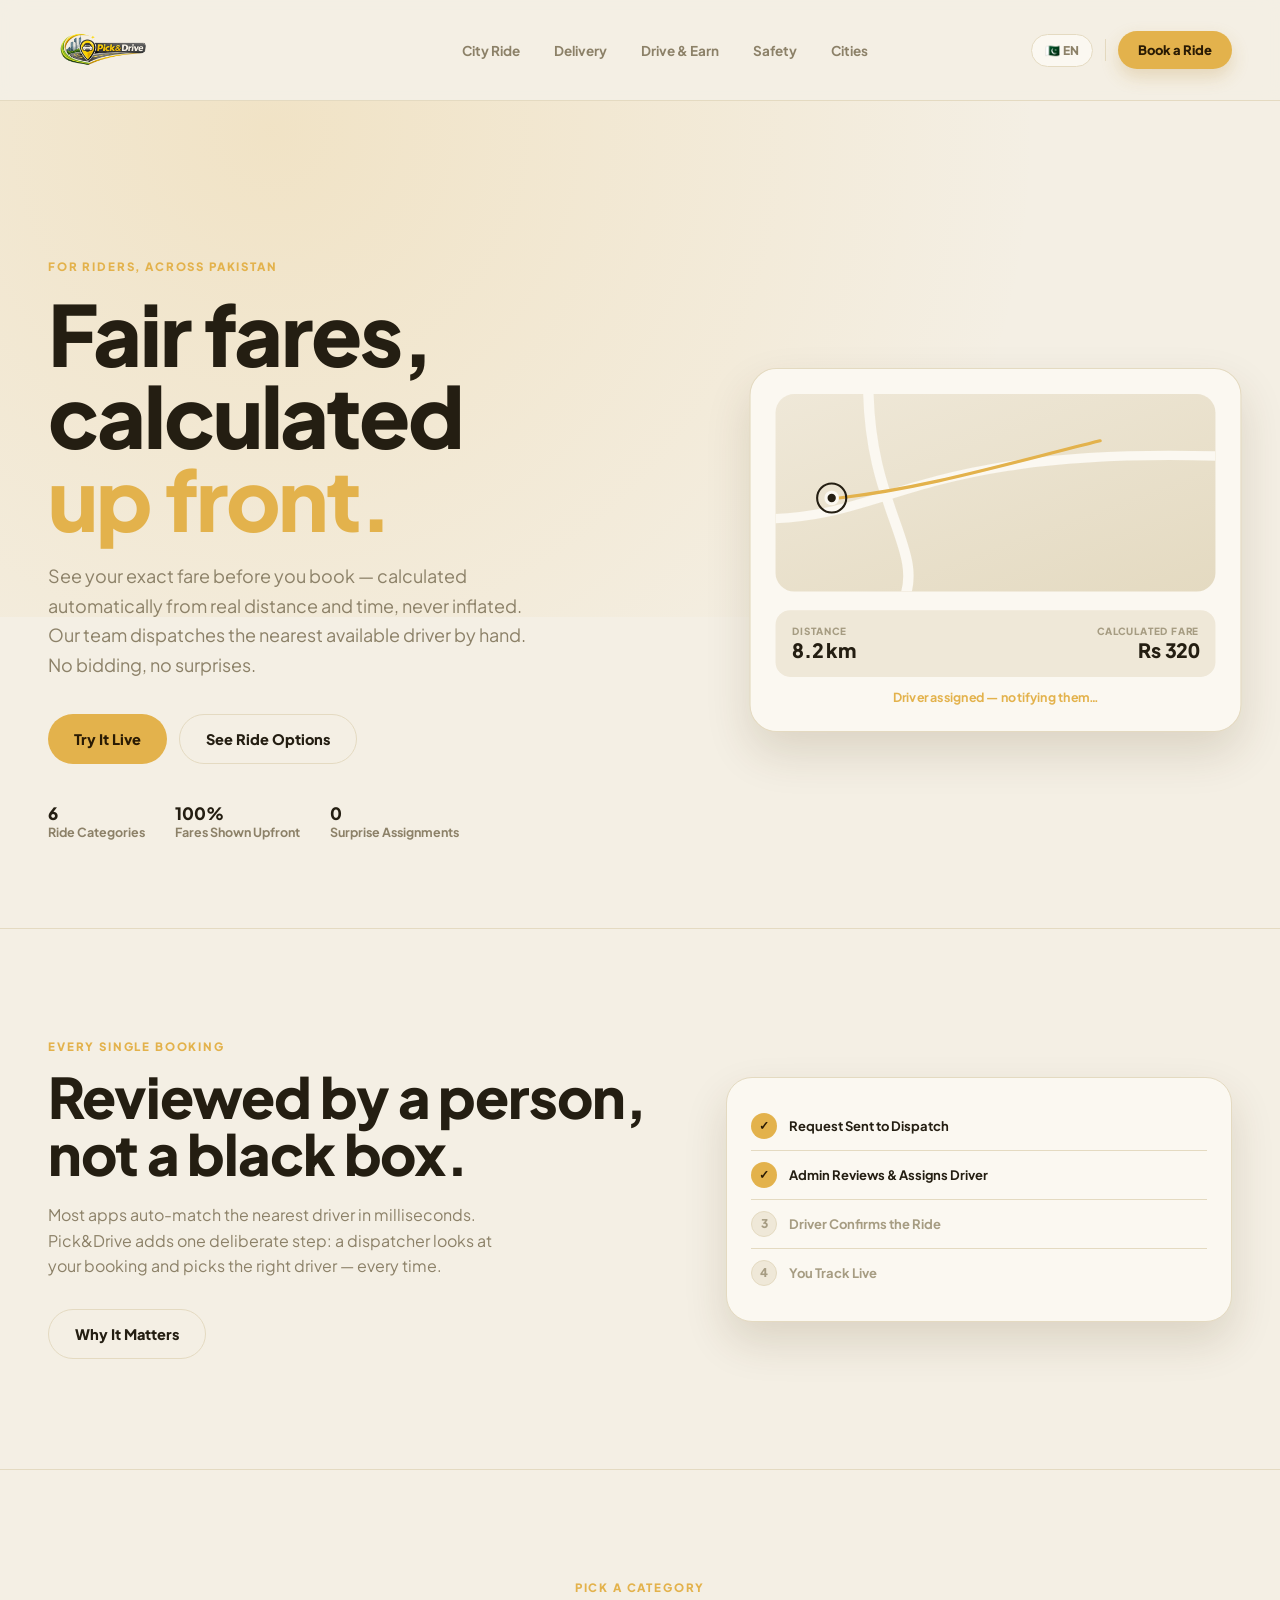
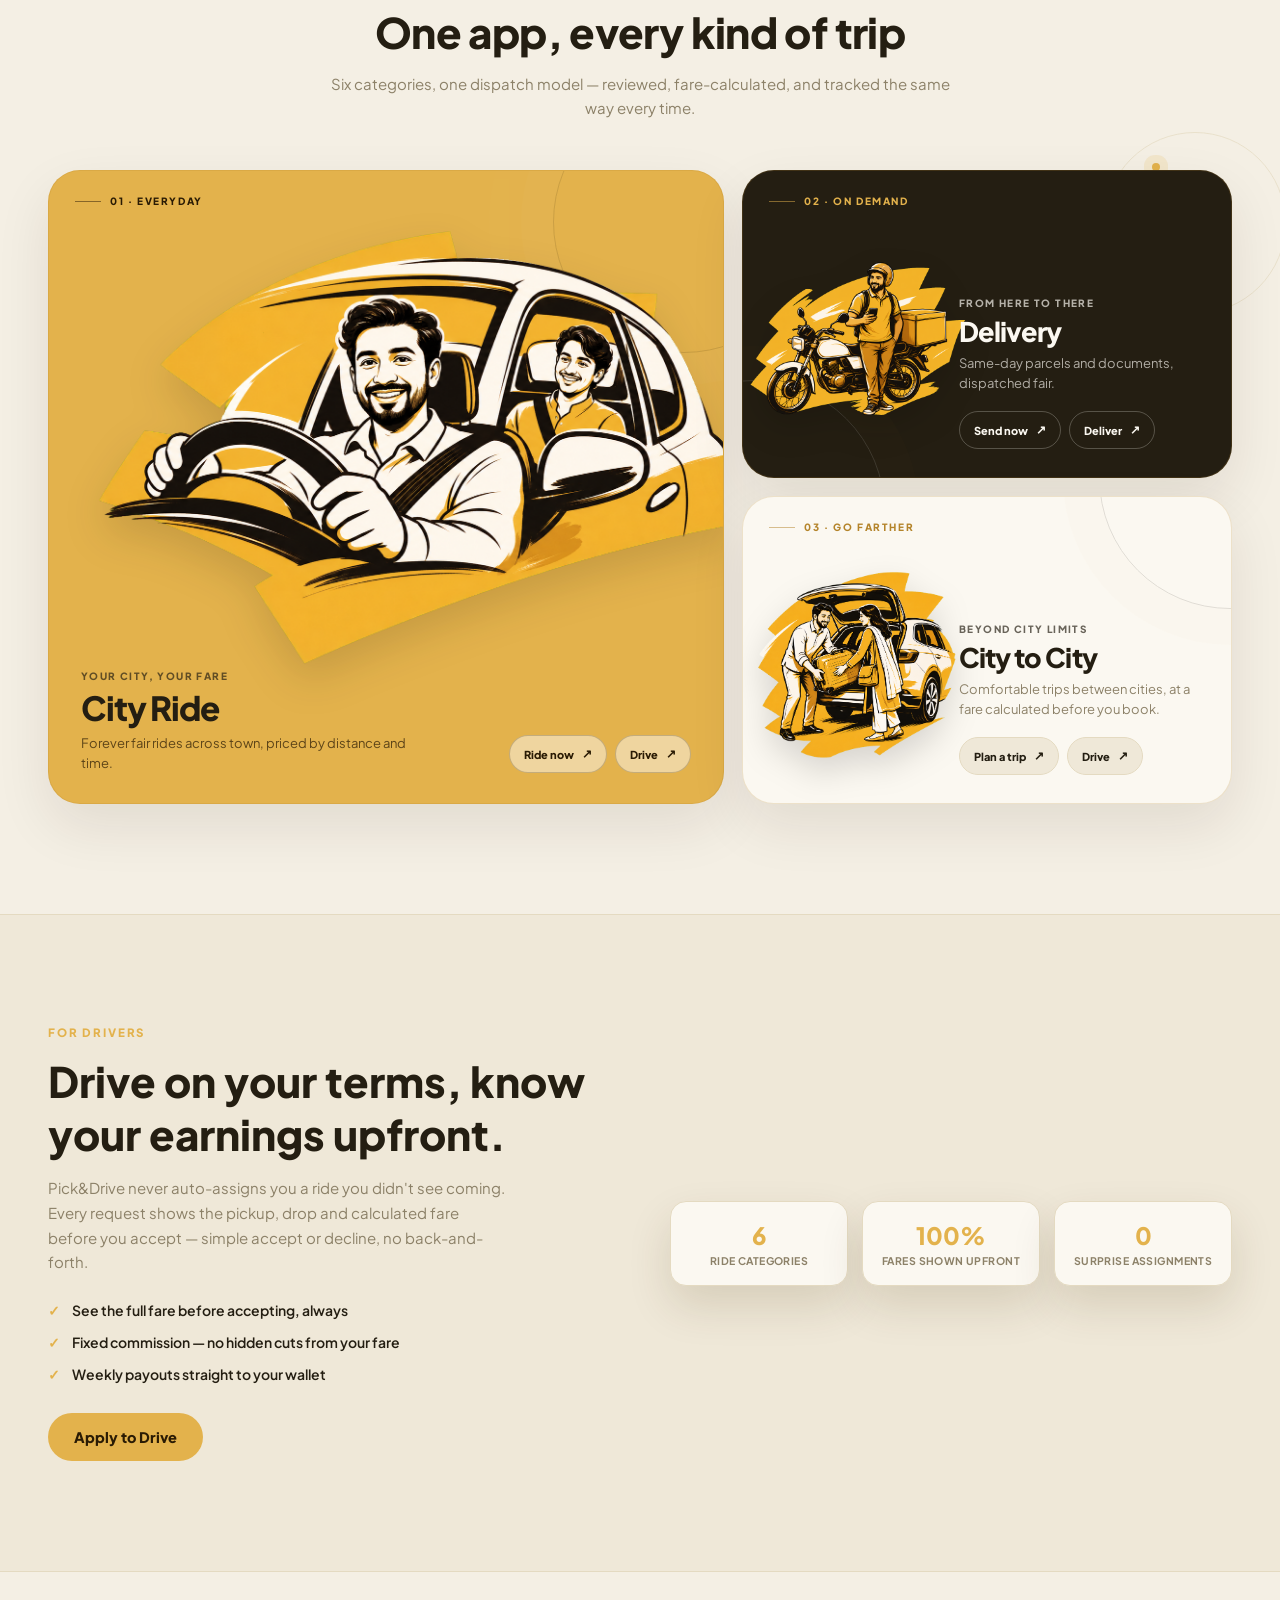
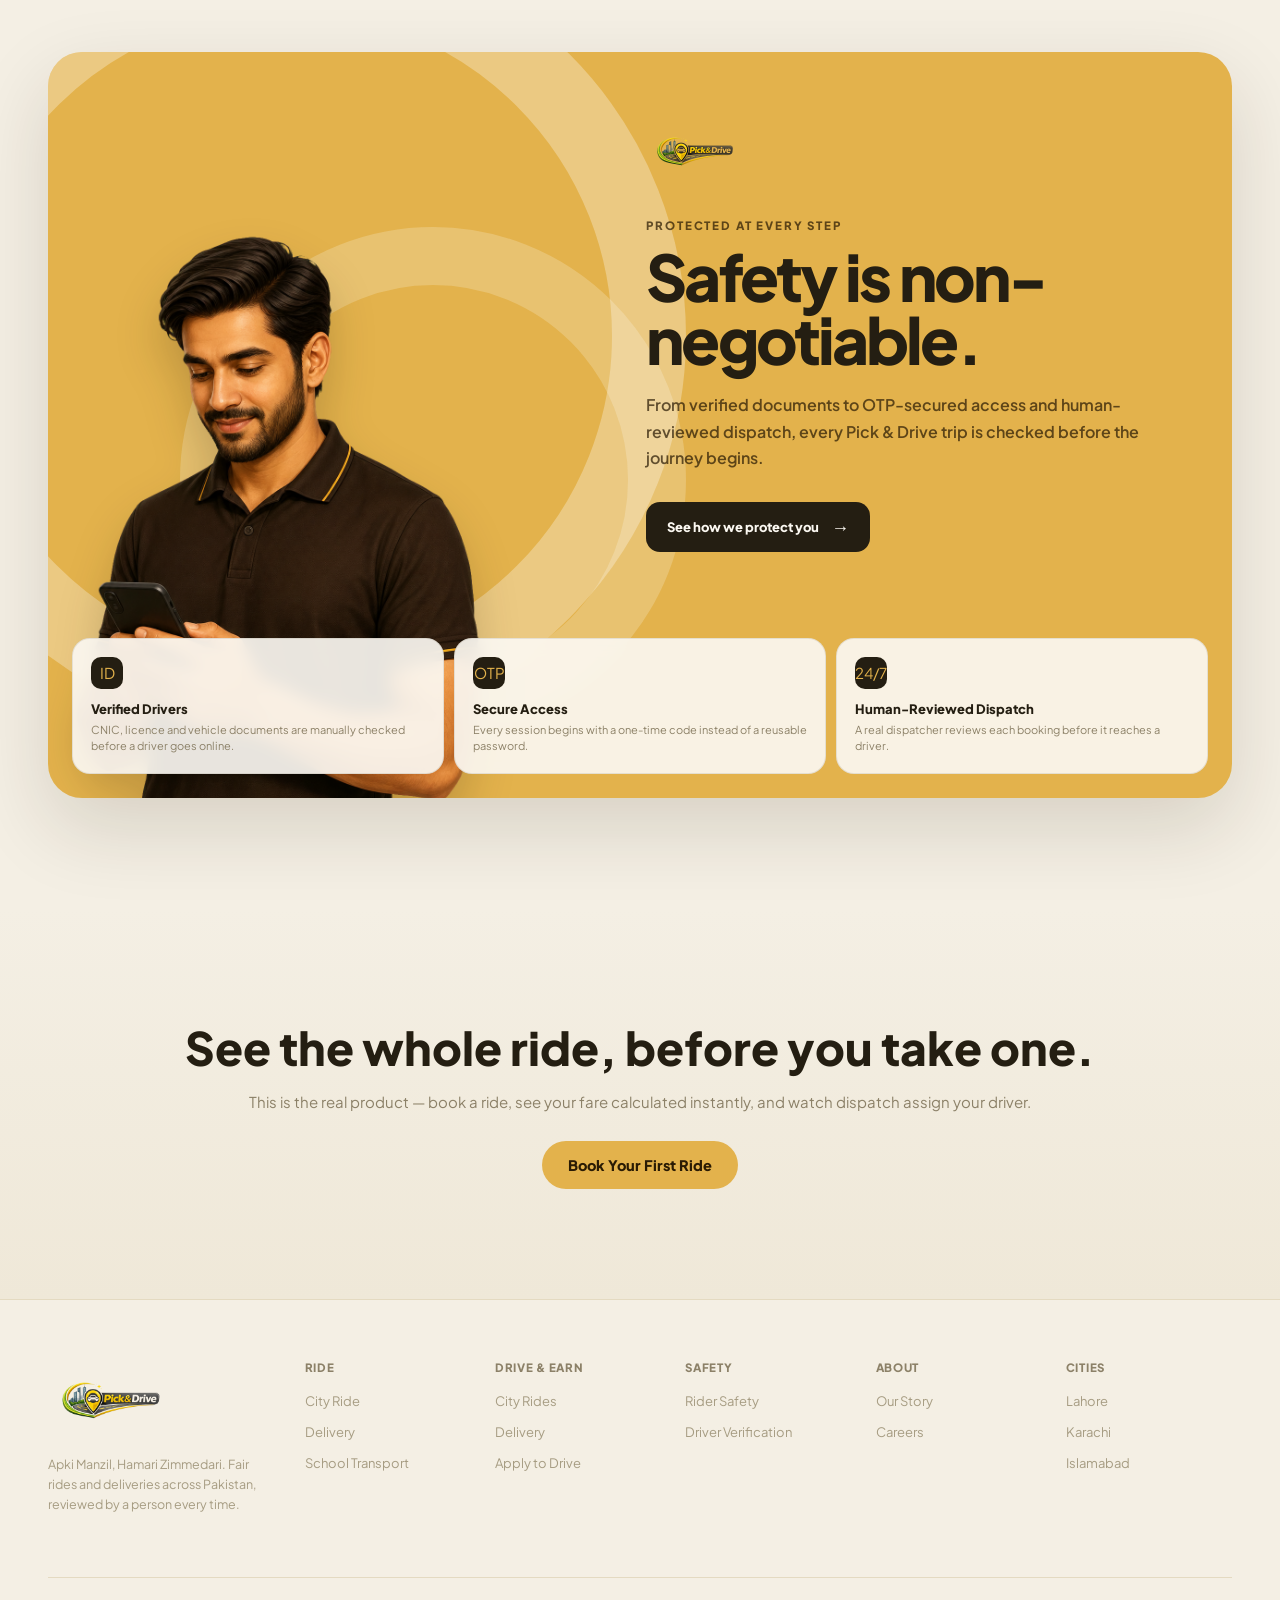
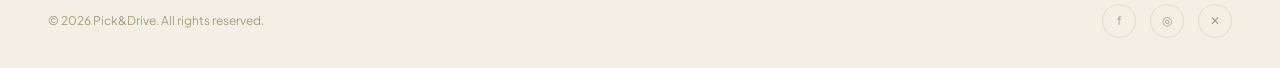
==== index.html @ d5836aeb "Add mobile hamburger menu, redesign nav with pill hover states and language chip" ====
<!DOCTYPE html>
<meta charset="UTF-8">
<meta name="viewport" content="width=device-width, initial-scale=1">
<title>Pick&Drive — Fair Fares, Decided By You</title>
<style>
  @font-face{
    font-family:"Fraunces";
    src:url([data-uri]) format("woff2");
    font-weight:300 700; font-style:normal; font-display:swap;
  }
  @font-face{
    font-family:"Plus Jakarta Sans";
    src:url([data-uri]) format("woff2");
    font-weight:300 800; font-style:normal; font-display:swap;
  }

  /* Brand-locked palette: this stays cream/gold regardless of the visitor's OS theme —
     the palette itself is the brand, not something that should flip to inDrive-style dark. */
  :root{
    --bg:#F4EFE4; --bg-alt:#EFE8D8; --bg-card:#FBF8F1;
    --gold:#E3B24C; --gold-deep:#B4842A; --gold-ink:#2A1B04;
    --ink:#241E12; --muted:#8C8168; --dim:#A69C82; --line:#E4DAC1;
    --shadow:0 20px 44px rgba(70,50,10,0.14);
  }
  *{ box-sizing:border-box; }
  html{ scroll-behavior:smooth; }
  body{
    margin:0; background:var(--bg); color:var(--ink);
    font-family:"Plus Jakarta Sans", -apple-system, "Segoe UI", sans-serif;
    -webkit-font-smoothing:antialiased;
  }
  a{ color:inherit; text-decoration:none; }
  .wrap{ max-width:1240px; margin:0 auto; padding:0 28px; }
  .eyebrow{ font-size:11.5px; font-weight:800; letter-spacing:.16em; text-transform:uppercase; color:var(--gold); }

  /* ---------------- NAV ---------------- */
  nav.topnav{ position:sticky; top:0; z-index:50; background:color-mix(in srgb, var(--bg) 92%, transparent); backdrop-filter:blur(10px); border-bottom:1px solid var(--line); }
  .topnav-inner{ display:flex; align-items:center; justify-content:space-between; padding:14px 28px; max-width:1240px; margin:0 auto; gap:24px; }
  .wordmark{ font-family:"Fraunces",serif; font-weight:600; font-size:19px; display:flex; align-items:baseline; gap:1px; flex:0 0 auto; }
  .wordmark em{ font-style:normal; color:var(--gold-ink); background:var(--gold); padding:0 6px; border-radius:5px; }
  .brand-logo{ display:block; width:250px; height:72px; object-fit:contain; object-position:left center; flex:0 0 auto; }
  .nav-links{ display:flex; gap:4px; font-size:13.5px; font-weight:700; color:var(--muted); flex:1; justify-content:center; }
  .nav-links a{ padding:9px 15px; border-radius:99px; transition:background .2s ease,color .2s ease; }
  .nav-links a:hover{ color:var(--ink); background:color-mix(in srgb, var(--gold) 12%, transparent); }
  .nav-right{ display:flex; align-items:center; gap:12px; flex:0 0 auto; }
  .nav-lang{ display:flex; align-items:center; gap:5px; font-size:12px; font-weight:800; letter-spacing:.02em; color:var(--muted); background:var(--bg-card); border:1px solid var(--line); padding:8px 13px; border-radius:99px; }
  .nav-divider{ width:1px; height:22px; background:var(--line); }
  .nav-cta{ background:var(--gold); color:var(--gold-ink); font-weight:800; font-size:13px; padding:11px 20px; border-radius:30px; box-shadow:0 8px 18px rgba(180,132,42,.24); transition:transform .15s ease,box-shadow .15s ease; }
  .nav-cta:hover{ transform:translateY(-1px); box-shadow:0 10px 22px rgba(180,132,42,.3); }

  .nav-toggle{ display:none; flex-direction:column; justify-content:center; align-items:center; gap:5px; width:40px; height:40px; border:1px solid var(--line); border-radius:11px; background:var(--bg-card); cursor:pointer; padding:0; flex-shrink:0; }
  .nav-toggle span{ display:block; width:18px; height:2px; background:var(--ink); border-radius:2px; transition:transform .25s ease,opacity .25s ease; }
  .nav-toggle.open span:nth-child(1){ transform:translateY(7px) rotate(45deg); }
  .nav-toggle.open span:nth-child(2){ opacity:0; }
  .nav-toggle.open span:nth-child(3){ transform:translateY(-7px) rotate(-45deg); }
  .mobile-nav-panel{ display:none; flex-direction:column; padding:4px 18px 14px; border-top:1px solid var(--line); background:var(--bg-card); max-width:1240px; margin:0 auto; }
  .mobile-nav-panel.open{ display:flex; }
  .mobile-nav-panel a{ padding:14px 4px; font-size:15px; font-weight:700; color:var(--ink); border-bottom:1px solid var(--line); }
  .mobile-nav-panel a:last-child{ border-bottom:0; }

  @media (max-width:900px){ .nav-links{ display:none; } .nav-toggle{ display:flex; } }
  @media (max-width:560px){ .topnav-inner{ padding:10px 14px; gap:10px; } .brand-logo{ width:230px; height:68px; } .nav-lang{ display:none; } .nav-divider{ display:none; } .nav-cta{ font-size:11px; padding:9px 12px; flex-shrink:0; } }

  section{ padding:110px 0; }
  @media (max-width:720px){ section{ padding:72px 0; } }

  /* ---------------- STACKED HEROES ---------------- */
  .stack-hero{ border-bottom:1px solid var(--line); position:relative; overflow:hidden; }
  .stack-hero .wrap{ display:grid; grid-template-columns:1.1fr .9fr; gap:60px; align-items:center; }
  @media (max-width:940px){ .stack-hero .wrap{ grid-template-columns:1fr; } }
  .stack-hero h1, .stack-hero h2{
    font-weight:800; font-size:clamp(32px,5vw,56px); line-height:1.02; letter-spacing:-0.02em;
    margin:14px 0 20px; text-wrap:balance;
  }
  .stack-hero .accent{ color:var(--gold); }
  .stack-hero p{ font-size:16px; line-height:1.6; color:var(--muted); max-width:460px; margin:0 0 30px; }
  .btn{ display:inline-flex; align-items:center; gap:8px; padding:15px 26px; border-radius:32px; font-weight:800; font-size:14.5px; cursor:pointer; border:none; transition:transform .15s ease; }
  .btn:hover{ transform:translateY(-2px); }
  .btn.primary{ background:var(--gold); color:var(--gold-ink); }
  .btn.ghost{ background:transparent; border:1.5px solid var(--line); color:var(--ink); }
  .btn-row{ display:flex; gap:12px; flex-wrap:wrap; }

  /* ---------------- MEGA HERO (inDrive-scale opener) ---------------- */
  .mega-hero{
    min-height:92vh; display:flex; align-items:center; border-bottom:1px solid var(--line);
    position:relative; overflow:hidden; padding:140px 0 70px;
  }
  .mega-hero::before{
    content:""; position:absolute; inset:-15% -10% auto -10%; height:640px; pointer-events:none;
    background:radial-gradient(circle at 26% 24%, color-mix(in srgb, var(--gold) 20%, transparent), transparent 62%);
  }
  .mega-hero .wrap{ display:grid; grid-template-columns:1.15fr .85fr; gap:70px; align-items:center; position:relative; z-index:1; }
  @media (max-width:940px){ .mega-hero .wrap{ grid-template-columns:1fr; } .mega-hero{ min-height:auto; padding:96px 0 60px; } }
  .mega-hero h1{
    font-weight:800; font-size:clamp(40px,7vw,84px); line-height:0.98; letter-spacing:-0.025em;
    margin:18px 0 22px; text-wrap:balance;
  }
  .mega-hero .accent{ color:var(--gold); }
  .mega-hero p{ font-size:18px; line-height:1.65; color:var(--muted); max-width:480px; margin:0 0 34px; }
  .hero-stats{ display:flex; gap:30px; flex-wrap:wrap; margin-top:38px; }
  .hero-stats div{ font-size:12.5px; font-weight:700; color:var(--muted); }
  .hero-stats b{ font-size:17px; font-weight:800; color:var(--ink); display:block; }
  .mega-visual{ transform:scale(1.04); }
  @media (max-width:940px){ .mega-visual{ transform:none; } }

  @media (max-width:560px){
    .mega-hero{ padding:80px 0 48px; }
    .eyebrow{ display:inline-block; background:color-mix(in srgb, var(--gold) 15%, transparent); padding:6px 14px; border-radius:99px; font-size:10px; }
    .mega-hero h1{ font-size:clamp(32px,10vw,44px); line-height:1.04; margin:14px 0 14px; }
    .mega-hero p{ font-size:15.5px; line-height:1.6; margin:0 0 24px; }
    .btn-row{ flex-direction:column; }
    .mega-hero .btn-row .btn{ width:100%; justify-content:center; padding:16px 22px; }
    .hero-stats{ gap:0; margin-top:26px; background:var(--bg-card); border:1px solid var(--line); border-radius:18px; padding:16px 4px; box-shadow:var(--shadow); }
    .hero-stats div{ flex:1 1 0; min-width:0; text-align:center; border-right:1px solid var(--line); padding:0 4px; font-size:10.5px; line-height:1.3; }
    .hero-stats div:last-child{ border-right:0; }
    .hero-stats b{ font-size:19px; margin-bottom:2px; }
  }

  /* hero visual: fixed-fare dispatch mock card */
  .visual-card{ background:var(--bg-card); border:1px solid var(--line); border-radius:26px; padding:24px; position:relative; box-shadow:var(--shadow); }
  .vc-map{ position:relative; height:190px; border-radius:18px; overflow:hidden; background:linear-gradient(160deg,var(--bg-alt),var(--line)); margin-bottom:18px; }
  .vc-map svg{ position:absolute; inset:0; width:100%; height:100%; }
  .vc-road{ stroke:var(--bg-card); stroke-width:9; fill:none; stroke-linecap:round; }
  .vc-route{ stroke:var(--gold); stroke-width:3; fill:none; stroke-dasharray:1 9; stroke-linecap:round; }
  .vc-dot{ width:14px; height:14px; border-radius:50%; background:var(--ink); border:3px solid var(--bg-card); position:absolute; }
  .vc-ring{ position:absolute; width:30px; height:30px; border-radius:50%; border:2px solid var(--ink); animation:ringPing 2s ease-out infinite; }
  @keyframes ringPing{ 0%{ transform:scale(.35); opacity:.55;} 100%{ transform:scale(1.7); opacity:0;} }
  .vc-pin{ position:absolute; }
  .fare-row{ display:flex; justify-content:space-between; align-items:center; background:var(--bg-alt); border-radius:14px; padding:14px 16px; }
  .fare-row .l{ font-size:9.5px; font-weight:800; text-transform:uppercase; letter-spacing:.06em; color:var(--dim); }
  .fare-row .v{ font-size:19px; font-weight:800; font-variant-numeric:tabular-nums; }
  .fare-status{ font-size:12px; font-weight:700; color:var(--gold); text-align:center; margin-top:12px; min-height:16px; }

  .dispatch-visual .step-row{ display:flex; align-items:center; gap:12px; padding:11px 0; border-bottom:1px solid var(--line); }
  .dispatch-visual .step-row:last-child{ border-bottom:none; }
  .step-badge{ width:26px; height:26px; border-radius:50%; display:flex; align-items:center; justify-content:center; font-size:12px; font-weight:800; flex:0 0 auto; }
  .step-badge.done{ background:var(--gold); color:var(--gold-ink); }
  .step-badge.todo{ background:var(--bg-alt); color:var(--dim); border:1px solid var(--line); }
  .step-txt{ font-size:13px; font-weight:700; }
  .step-txt.dim{ color:var(--dim); }

  /* ---------------- SECTION HEAD (light sections) ---------------- */
  .section-head{ max-width:640px; margin:0 auto 50px; text-align:center; }
  .section-head h2{ font-weight:800; font-size:clamp(28px,3.6vw,42px); margin:10px 0 14px; text-wrap:balance; letter-spacing:-0.015em; }
  .section-head p{ color:var(--muted); font-size:15px; line-height:1.6; margin:0; }

  .reveal{ opacity:0; transform:translateY(24px); transition:opacity .6s cubic-bezier(.22,.68,.35,1.01), transform .6s cubic-bezier(.22,.68,.35,1.01); }
  .reveal.in{ opacity:1; transform:translateY(0); }

  /* ---------------- MOBILITY MAP ---------------- */
  .rides-shell{ position:relative; }
  .rides-shell::before{ content:""; position:absolute; inset:-38px -54px auto auto; width:180px; height:180px; border:1px solid var(--line); border-radius:50%; opacity:.7; pointer-events:none; }
  .rides-shell::after{ content:""; position:absolute; top:-7px; right:72px; width:8px; height:8px; border-radius:50%; background:var(--gold); box-shadow:0 0 0 8px rgba(227,178,76,.16); pointer-events:none; }
  .service-grid{ display:grid; grid-template-columns:minmax(0,1.16fr) minmax(340px,.84fr); grid-template-rows:repeat(2,minmax(280px,auto)); gap:18px; position:relative; z-index:1; }
  .service-card{ position:relative; isolation:isolate; overflow:hidden; min-height:280px; border:1px solid rgba(180,132,42,.2); border-radius:32px; box-shadow:0 22px 55px rgba(42,27,4,.09); transition:transform .35s cubic-bezier(.22,.68,.35,1.01),box-shadow .35s ease; }
  .service-card:hover{ transform:translateY(-6px); box-shadow:0 30px 70px rgba(42,27,4,.14); }
  .service-card.city{ grid-row:1 / span 2; min-height:578px; background:var(--gold); }
  .service-card.delivery{ background:var(--ink); color:var(--bg-card); }
  .service-card.intercity{ background:var(--bg-card); }
  .service-card::before{ content:""; position:absolute; z-index:-1; width:260px; height:260px; border-radius:50%; border:1px solid currentColor; opacity:.12; }
  .service-card.city::before{ right:-92px; top:-80px; box-shadow:0 0 0 32px rgba(255,255,255,.12),0 0 0 64px rgba(255,255,255,.08); }
  .service-card.delivery::before{ left:-120px; bottom:-165px; box-shadow:0 0 0 34px rgba(227,178,76,.12); }
  .service-card.intercity::before{ right:-130px; top:-150px; box-shadow:0 0 0 36px rgba(227,178,76,.13); }
  .svc-number{ position:absolute; top:24px; left:26px; z-index:3; display:flex; align-items:center; gap:9px; font-size:10px; font-weight:800; letter-spacing:.16em; text-transform:uppercase; }
  .svc-number::before{ content:""; width:26px; height:1px; background:currentColor; opacity:.5; }
  .service-card.city .svc-number{ color:var(--gold-ink); }
  .service-card.delivery .svc-number{ color:var(--gold); }
  .service-card.intercity .svc-number{ color:var(--gold-deep); }
  .service-card.city .svc-art{ position:absolute; inset:70px -8% 142px 2%; display:flex; align-items:center; justify-content:center; }
  .service-card.city .svc-art img{ width:115%; height:115%; object-fit:contain; filter:drop-shadow(0 18px 20px rgba(42,27,4,.15)); transition:transform .45s cubic-bezier(.22,.68,.35,1.01); }
  .service-card.city:hover .svc-art img{ transform:scale(1.025) rotate(-1deg); }
  .service-card.city .svc-body{ position:absolute; z-index:2; left:32px; right:32px; bottom:30px; display:grid; grid-template-columns:1fr auto; align-items:end; gap:22px; }
  .svc-kicker{ display:block; margin-bottom:9px; font-size:10px; font-weight:800; letter-spacing:.14em; text-transform:uppercase; opacity:.68; }
  .svc-body h3{ font-family:"Plus Jakarta Sans",sans-serif; font-size:clamp(25px,2.6vw,38px); font-weight:800; letter-spacing:-.035em; margin:0 0 8px; line-height:1; }
  .svc-body p{ font-size:13px; line-height:1.55; margin:0; max-width:330px; }
  .service-card.city .svc-body p{ color:rgba(42,27,4,.72); }
  .service-card:not(.city){ display:grid; grid-template-columns:minmax(145px,.85fr) 1.15fr; align-items:end; padding:58px 28px 28px 18px; }
  .service-card:not(.city) .svc-art{ align-self:stretch; display:flex; align-items:center; justify-content:center; min-width:0; }
  .service-card:not(.city) .svc-art img{ width:135%; max-width:none; height:220px; object-fit:contain; filter:drop-shadow(0 14px 16px rgba(0,0,0,.14)); transition:transform .4s cubic-bezier(.22,.68,.35,1.01); }
  .service-card:not(.city):hover .svc-art img{ transform:translateY(-5px) scale(1.03); }
  .service-card:not(.city) .svc-body{ position:relative; z-index:2; padding-left:10px; }
  .service-card:not(.city) .svc-body h3{ font-size:27px; }
  .service-card.delivery .svc-body p{ color:rgba(251,248,241,.66); }
  .service-card.intercity .svc-body p{ color:var(--muted); }
  .service-links{ display:flex; flex-wrap:wrap; gap:8px; margin-top:18px; }
  .service-links a{ min-height:38px; padding:10px 14px; border-radius:999px; font-size:11px; font-weight:800; line-height:1; display:inline-flex; align-items:center; gap:8px; border:1px solid currentColor; transition:background .2s ease,color .2s ease,transform .2s ease; }
  .service-links a::after{ content:"\2197"; font-size:12px; }
  .service-links a:hover{ transform:translateY(-2px); }
  .service-card.city .service-links a{ color:var(--gold-ink); background:rgba(251,248,241,.5); border-color:rgba(42,27,4,.22); }
  .service-card.city .service-links a:hover{ background:var(--bg-card); }
  .service-card.delivery .service-links a{ color:var(--bg-card); border-color:rgba(251,248,241,.24); }
  .service-card.delivery .service-links a:hover{ color:var(--gold-ink); background:var(--gold); border-color:var(--gold); }
  .service-card.intercity .service-links a{ color:var(--ink); border-color:var(--line); background:var(--bg-alt); }
  .service-card.intercity .service-links a:hover{ background:var(--gold); border-color:var(--gold); }
  @media (max-width:900px){ .service-grid{ grid-template-columns:1fr; grid-template-rows:auto; } .service-card.city{ grid-row:auto; min-height:540px; } .service-card:not(.city){ min-height:300px; } }
  @media (max-width:560px){
    .rides-shell::before,.rides-shell::after{ display:none; }
    .service-card{ border-radius:22px; }
    .service-grid{ grid-template-columns:1fr 1fr; gap:12px; }
    .service-card.city{ grid-column:1 / -1; order:2; min-height:420px; }
    .service-card.city .svc-art{ inset:60px -20% 150px -6%; }
    .service-card.city .svc-body{ left:20px; right:20px; bottom:20px; grid-template-columns:1fr; gap:14px; }
    .service-card.city .svc-body h3{ font-size:28px; }
    .service-card:not(.city){ order:1; grid-template-columns:1fr; align-items:stretch; padding:16px 14px 14px; min-height:0; }
    .service-card:not(.city) .svc-number{ position:static; margin-bottom:10px; font-size:8.5px; }
    .service-card:not(.city) .svc-art{ height:88px; }
    .service-card:not(.city) .svc-art img{ width:88%; height:96px; }
    .service-card:not(.city) .svc-body{ padding-left:0; }
    .service-card:not(.city) .svc-kicker{ font-size:8.5px; margin-bottom:5px; }
    .service-card:not(.city) .svc-body h3{ font-size:19px; margin-bottom:5px; }
    .service-card:not(.city) .svc-body p{ font-size:11.5px; max-width:none; }
    .service-card:not(.city) .service-links{ display:none; }
  }

  /* ---------------- EARN / DRIVE SECTION ---------------- */
  .earn{ background:var(--bg-alt); border-top:1px solid var(--line); border-bottom:1px solid var(--line); }
  .earn-grid{ display:grid; grid-template-columns:1fr 1fr; gap:60px; align-items:center; }
  @media (max-width:900px){ .earn-grid{ grid-template-columns:1fr; } }
  .earn h2{ font-weight:800; font-size:clamp(28px,3.8vw,42px); margin:14px 0 16px; text-wrap:balance; }
  .earn p.lede{ color:var(--muted); font-size:15px; line-height:1.65; max-width:460px; margin:0 0 26px; }
  .earn-list{ list-style:none; margin:0 0 30px; padding:0; display:flex; flex-direction:column; gap:14px; }
  .earn-list li{ display:flex; gap:12px; font-size:14px; font-weight:600; }
  .earn-list .chk{ color:var(--gold); flex:0 0 auto; }
  .earn-stats{ display:grid; grid-template-columns:repeat(3,1fr); gap:14px; }
  .earn-stat{ background:var(--bg-card); border:1px solid var(--line); border-radius:16px; padding:18px 14px; text-align:center; box-shadow:var(--shadow); }
  .earn-stat .n{ font-size:24px; font-weight:800; color:var(--gold); }
  .earn-stat .l{ font-size:10.5px; font-weight:700; color:var(--muted); text-transform:uppercase; letter-spacing:.04em; margin-top:4px; }

  /* ---------------- SAFETY CAMPAIGN ---------------- */
  .safety{ padding:80px 0 110px; }
  .safety-stage{ position:relative; min-height:650px; overflow:hidden; border-radius:34px; background:var(--gold); box-shadow:0 30px 80px rgba(42,27,4,.14); isolation:isolate; }
  .safety-stage::before{ content:""; position:absolute; z-index:-1; left:-160px; top:-115px; width:650px; height:650px; border:74px solid rgba(251,248,241,.32); border-radius:50%; }
  .safety-stage::after{ content:""; position:absolute; z-index:-1; left:132px; top:175px; width:390px; height:390px; border:58px solid rgba(251,248,241,.22); border-radius:50%; }
  .safety-person{ position:absolute; z-index:1; left:-14px; bottom:-95px; width:min(51%,590px); height:710px; object-fit:contain; object-position:left bottom; filter:drop-shadow(0 24px 22px rgba(42,27,4,.2)); }
  .safety-copy{ position:relative; z-index:2; width:52%; margin-left:auto; padding:68px 66px 48px 30px; text-align:left; }
  .safety-brand{ width:170px; height:64px; object-fit:contain; object-position:left center; margin-bottom:30px; }
  .safety-copy .eyebrow{ color:var(--gold-ink); opacity:.72; }
  .safety h2{ font-weight:800; font-size:clamp(38px,5vw,64px); letter-spacing:-.045em; line-height:.98; margin:12px 0 22px; max-width:590px; text-wrap:balance; }
  .safety-copy > p{ color:rgba(42,27,4,.72); font-size:16px; font-weight:600; line-height:1.65; max-width:580px; margin:0 0 30px; }
  .safety-action{ display:inline-flex; align-items:center; gap:12px; background:var(--ink); color:var(--bg-card); min-height:50px; padding:0 21px; border-radius:14px; font-size:13px; font-weight:800; }
  .safety-action::after{ content:"\2192"; font-size:18px; transition:transform .2s ease; }
  .safety-action:hover::after{ transform:translateX(4px); }
  .safety-grid{ position:relative; z-index:3; display:grid; grid-template-columns:repeat(3,1fr); gap:10px; margin:38px 24px 24px; text-align:left; }
  .safety-card{ min-height:116px; background:rgba(251,248,241,.92); border:1px solid rgba(42,27,4,.09); border-radius:18px; padding:18px; backdrop-filter:blur(8px); }
  .safety-card .ic{ width:32px; height:32px; display:flex; align-items:center; justify-content:center; border-radius:10px; background:var(--ink); color:var(--gold); font-size:15px; margin-bottom:12px; }
  .safety-card h3{ font-size:13px; font-weight:800; margin:0 0 5px; }
  .safety-card p{ font-size:11px; color:var(--muted); line-height:1.5; margin:0; max-width:none; }
  @media (max-width:900px){ .safety-stage{ min-height:auto; padding-top:460px; } .safety-person{ top:-25px; bottom:auto; left:50%; transform:translateX(-50%); width:520px; max-width:90%; height:520px; object-position:center bottom; } .safety-copy{ width:auto; margin:0; padding:42px 34px 20px; } .safety-copy > p{ max-width:680px; } }
  @media (max-width:700px){ .safety{ padding:58px 0 72px; } .safety-stage{ padding-top:360px; border-radius:26px; } .safety-person{ height:410px; width:410px; } .safety-copy{ padding:32px 22px 12px; } .safety-brand{ width:138px; height:52px; margin-bottom:18px; } .safety h2{ font-size:38px; } .safety-grid{ grid-template-columns:1fr; margin:28px 12px 12px; } .safety-card{ min-height:auto; } }

  /* ---------------- CTA BAND ---------------- */
  .cta-band{ text-align:center; background:linear-gradient(180deg,var(--bg),var(--bg-alt)); }
  .cta-band h2{ font-weight:800; font-size:clamp(30px,4.2vw,46px); margin:0 0 16px; text-wrap:balance; }
  .cta-band p{ color:var(--muted); font-size:15px; margin:0 0 30px; }

  /* ---------------- FOOTER ---------------- */
  footer{ border-top:1px solid var(--line); padding:60px 0 30px; }
  .footer-grid{ display:grid; grid-template-columns:1.4fr repeat(5,1fr); gap:24px; margin-bottom:50px; }
  @media (max-width:900px){ .footer-grid{ grid-template-columns:repeat(2,1fr); } }
  .footer-brand .wordmark{ margin-bottom:10px; }
  .footer-logo{ display:block; width:205px; height:82px; object-fit:contain; object-position:left center; margin:0 0 12px; }
  .footer-brand p{ font-size:12.5px; color:var(--dim); line-height:1.6; max-width:220px; }
  .footer-col h4{ font-size:11.5px; font-weight:800; text-transform:uppercase; letter-spacing:.06em; color:var(--muted); margin:0 0 14px; }
  .footer-col ul{ list-style:none; margin:0; padding:0; display:flex; flex-direction:column; gap:10px; }
  .footer-col a{ font-size:13px; color:var(--dim); }
  .footer-col a:hover{ color:var(--ink); }
  .footer-bottom{ display:flex; justify-content:space-between; align-items:center; flex-wrap:wrap; gap:14px; padding-top:26px; border-top:1px solid var(--line); font-size:12px; color:var(--dim); }
  .footer-social{ display:flex; gap:14px; }
  .footer-social a{ width:34px; height:34px; border-radius:50%; border:1px solid var(--line); display:flex; align-items:center; justify-content:center; }

  @media (prefers-reduced-motion: reduce){
    .reveal{ opacity:1 !important; transform:none !important; transition:none !important; }
    .vc-ring{ animation:none !important; }
  }
</style>

<nav class="topnav">
  <div class="topnav-inner">
    <a href="#" aria-label="Pick and Drive home"><img class="brand-logo" src="src/codex%20generated%20graphics/brand/pick-and-drive-logo.png" alt="Pick and Drive" /></a>
    <div class="nav-links">
      <a href="#rides">City Ride</a>
      <a href="#rides">Delivery</a>
      <a href="#earn">Drive &amp; Earn</a>
      <a href="#safety">Safety</a>
      <a href="#cities">Cities</a>
    </div>
    <div class="nav-right">
      <span class="nav-lang">🇵🇰 EN</span>
      <span class="nav-divider" aria-hidden="true"></span>
      <a class="nav-cta" href="https://pickanddrive.pk/app/">Book a Ride</a>
      <button class="nav-toggle" id="navToggle" aria-label="Open menu" aria-expanded="false">
        <span></span><span></span><span></span>
      </button>
    </div>
  </div>
  <div class="mobile-nav-panel" id="mobileNavPanel">
    <a href="#rides">City Ride</a>
    <a href="#rides">Delivery</a>
    <a href="#earn">Drive &amp; Earn</a>
    <a href="#safety">Safety</a>
    <a href="#cities">Cities</a>
  </div>
</nav>

<!-- MEGA HERO: Rider / fixed fare -->
<header class="mega-hero">
  <div class="wrap">
    <div class="reveal in">
      <div class="eyebrow">For Riders, Across Pakistan</div>
      <h1>Fair fares, calculated <span class="accent">up front.</span></h1>
      <p>See your exact fare before you book — calculated automatically from real distance and time, never inflated. Our team dispatches the nearest available driver by hand. No bidding, no surprises.</p>
      <div class="btn-row">
        <a class="btn primary" href="https://pickanddrive.pk/app/">Try It Live</a>
        <a class="btn ghost" href="#rides">See Ride Options</a>
      </div>
      <div class="hero-stats">
        <div><b>6</b> Ride Categories</div>
        <div><b>100%</b> Fares Shown Upfront</div>
        <div><b>0</b> Surprise Assignments</div>
      </div>
    </div>
    <div class="reveal in">
      <div class="visual-card mega-visual">
        <div class="vc-map">
          <svg viewBox="0 0 380 190" preserveAspectRatio="none">
            <path class="vc-road" d="M-10 120 C 100 120, 120 50, 390 60"/>
            <path class="vc-road" d="M80 -10 C 80 110, 130 150, 110 200"/>
            <path class="vc-route" id="heroRoute" d="M55 100 C 130 90, 190 70, 280 45"/>
          </svg>
          <div class="vc-dot" style="left:47px; top:93px;"></div>
          <div class="vc-ring" style="left:39px; top:85px;"></div>
          <div class="vc-pin" style="left:266px; top:32px;">
            <svg width="24" height="30" viewBox="0 0 24 31" fill="var(--ink)"><path d="M12 31C12 31 23 18.7 23 12A11 11 0 1 0 1 12C1 18.7 12 31 12 31Z"/><circle cx="12" cy="12" r="4.5" fill="var(--gold)"/></svg>
          </div>
        </div>
        <div class="fare-row"><div><div class="l">Distance</div><div class="v">8.2 km</div></div><div style="text-align:right;"><div class="l">Calculated Fare</div><div class="v">Rs <span id="demoFare">320</span></div></div></div>
        <div class="fare-status" id="demoStatus">Booking received — finding a driver…</div>
      </div>
    </div>
  </div>
</header>

<!-- HERO 3: Manual dispatch trust -->
<section class="stack-hero">
  <div class="wrap">
    <div class="reveal">
      <div class="eyebrow">Every Single Booking</div>
      <h2>Reviewed by a person, not a black box.</h2>
      <p>Most apps auto-match the nearest driver in milliseconds. Pick&amp;Drive adds one deliberate step: a dispatcher looks at your booking and picks the right driver — every time.</p>
      <div class="btn-row"><a class="btn ghost" href="#safety">Why It Matters</a></div>
    </div>
    <div class="reveal">
      <div class="visual-card dispatch-visual">
        <div class="step-row"><div class="step-badge done">✓</div><div class="step-txt">Request Sent to Dispatch</div></div>
        <div class="step-row"><div class="step-badge done">✓</div><div class="step-txt">Admin Reviews &amp; Assigns Driver</div></div>
        <div class="step-row"><div class="step-badge todo">3</div><div class="step-txt dim">Driver Confirms the Ride</div></div>
        <div class="step-row"><div class="step-badge todo">4</div><div class="step-txt dim">You Track Live</div></div>
      </div>
    </div>
  </div>
</section>

<!-- SERVICES -->
<section id="rides">
  <div class="wrap">
    <div class="section-head reveal">
      <div class="eyebrow">Pick a Category</div>
      <h2>One app, every kind of trip</h2>
      <p>Six categories, one dispatch model — reviewed, fare-calculated, and tracked the same way every time.</p>
    </div>
    <div class="rides-shell reveal">
      <div class="service-grid">
        <article class="service-card city">
          <span class="svc-number">01 &middot; Everyday</span>
          <div class="svc-art"><img src="src/codex%20generated%20graphics/city-rides.png" alt="Driver and passenger smiling inside a car" loading="lazy" /></div>
          <div class="svc-body">
            <div><span class="svc-kicker">Your city, your fare</span><h3>City Ride</h3><p>Forever fair rides across town, priced by distance and time.</p></div>
            <div class="service-links">
              <a href="https://pickanddrive.pk/app/">Ride now</a>
              <a href="#earn">Drive</a>
            </div>
          </div>
        </article>
        <article class="service-card delivery">
          <span class="svc-number">02 &middot; On demand</span>
          <div class="svc-art"><img src="src/codex%20generated%20graphics/delivery.png" alt="Delivery rider with his bike and parcel box" loading="lazy" /></div>
          <div class="svc-body">
            <span class="svc-kicker">From here to there</span><h3>Delivery</h3>
            <p>Same-day parcels and documents, dispatched fair.</p>
            <div class="service-links">
              <a href="https://pickanddrive.pk/app/">Send now</a>
              <a href="#earn">Deliver</a>
            </div>
          </div>
        </article>
        <article class="service-card intercity">
          <span class="svc-number">03 &middot; Go farther</span>
          <div class="svc-art"><img src="src/codex%20generated%20graphics/intercity.png" alt="Driver helping a passenger load luggage into the car" loading="lazy" /></div>
          <div class="svc-body">
            <span class="svc-kicker">Beyond city limits</span><h3>City to City</h3>
            <p>Comfortable trips between cities, at a fare calculated before you book.</p>
            <div class="service-links">
              <a href="https://pickanddrive.pk/app/">Plan a trip</a>
              <a href="#earn">Drive</a>
            </div>
          </div>
        </article>
      </div>
    </div>
  </div>
</section>

<!-- EARN / DRIVE -->
<section class="earn" id="earn">
  <div class="wrap earn-grid">
    <div class="reveal">
      <div class="eyebrow">For Drivers</div>
      <h2>Drive on your terms, know your earnings upfront.</h2>
      <p class="lede">Pick&amp;Drive never auto-assigns you a ride you didn't see coming. Every request shows the pickup, drop and calculated fare before you accept — simple accept or decline, no back-and-forth.</p>
      <ul class="earn-list">
        <li><span class="chk">✓</span>See the full fare before accepting, always</li>
        <li><span class="chk">✓</span>Fixed commission — no hidden cuts from your fare</li>
        <li><span class="chk">✓</span>Weekly payouts straight to your wallet</li>
      </ul>
      <div class="btn-row"><a class="btn primary" href="https://pickanddrive.pk/app/">Apply to Drive</a></div>
    </div>
    <div class="reveal">
      <div class="earn-stats">
        <div class="earn-stat"><div class="n">6</div><div class="l">Ride Categories</div></div>
        <div class="earn-stat"><div class="n">100%</div><div class="l">Fares Shown Upfront</div></div>
        <div class="earn-stat"><div class="n">0</div><div class="l">Surprise Assignments</div></div>
      </div>
    </div>
  </div>
</section>

<!-- SAFETY -->
<section id="safety" class="safety">
  <div class="wrap">
    <div class="safety-stage reveal">
      <img class="safety-person" src="src/codex%20generated%20graphics/safety-driver.png" alt="Pick and Drive driver checking a verified trip on his phone" loading="lazy" />
      <div class="safety-copy">
        <img class="safety-brand" src="src/codex%20generated%20graphics/brand/pick-and-drive-logo.png" alt="" aria-hidden="true" />
        <div class="eyebrow">Protected at every step</div>
        <h2>Safety is non-negotiable.</h2>
        <p>From verified documents to OTP-secured access and human-reviewed dispatch, every Pick &amp; Drive trip is checked before the journey begins.</p>
        <a class="safety-action" href="#safety-details">See how we protect you</a>
      </div>
      <div class="safety-grid" id="safety-details">
        <article class="safety-card"><div class="ic" aria-hidden="true">ID</div><h3>Verified Drivers</h3><p>CNIC, licence and vehicle documents are manually checked before a driver goes online.</p></article>
        <article class="safety-card"><div class="ic" aria-hidden="true">OTP</div><h3>Secure Access</h3><p>Every session begins with a one-time code instead of a reusable password.</p></article>
        <article class="safety-card"><div class="ic" aria-hidden="true">24/7</div><h3>Human-Reviewed Dispatch</h3><p>A real dispatcher reviews each booking before it reaches a driver.</p></article>
      </div>
    </div>
  </div>
</section>

<!-- FINAL CTA -->
<section class="cta-band">
  <div class="wrap">
    <div class="reveal">
      <h2>See the whole ride, before you take one.</h2>
      <p>This is the real product — book a ride, see your fare calculated instantly, and watch dispatch assign your driver.</p>
      <div class="btn-row" style="justify-content:center;">
        <a class="btn primary" href="https://pickanddrive.pk/app/">Book Your First Ride</a>
      </div>
    </div>
  </div>
</section>

<footer id="cities">
  <div class="wrap">
    <div class="footer-grid">
      <div class="footer-brand">
        <img class="footer-logo" src="src/codex%20generated%20graphics/brand/pick-and-drive-logo.png" alt="Pick and Drive" loading="lazy" />
        <p>Apki Manzil, Hamari Zimmedari. Fair rides and deliveries across Pakistan, reviewed by a person every time.</p>
      </div>
      <div class="footer-col"><h4>Ride</h4><ul>
        <li><a href="#rides">City Ride</a></li>
        <li><a href="#rides">Delivery</a></li>
        <li><a href="#rides">School Transport</a></li>
      </ul></div>
      <div class="footer-col"><h4>Drive &amp; Earn</h4><ul>
        <li><a href="#earn">City Rides</a></li>
        <li><a href="#earn">Delivery</a></li>
        <li><a href="#earn">Apply to Drive</a></li>
      </ul></div>
      <div class="footer-col"><h4>Safety</h4><ul>
        <li><a href="#safety">Rider Safety</a></li>
        <li><a href="#safety">Driver Verification</a></li>
      </ul></div>
      <div class="footer-col"><h4>About</h4><ul>
        <li><a href="#">Our Story</a></li>
        <li><a href="#">Careers</a></li>
      </ul></div>
      <div class="footer-col"><h4>Cities</h4><ul>
        <li><a href="#">Lahore</a></li>
        <li><a href="#">Karachi</a></li>
        <li><a href="#">Islamabad</a></li>
      </ul></div>
    </div>
    <div class="footer-bottom">
      <span>© 2026 Pick&amp;Drive. All rights reserved.</span>
      <div class="footer-social">
        <a href="#" aria-label="Facebook">f</a>
        <a href="#" aria-label="Instagram">◎</a>
        <a href="#" aria-label="X">✕</a>
      </div>
    </div>
  </div>
</footer>

<script>
(function(){
  var REDUCE = window.matchMedia && window.matchMedia('(prefers-reduced-motion: reduce)').matches;

  var navToggle = document.getElementById('navToggle');
  var mobileNavPanel = document.getElementById('mobileNavPanel');
  if (navToggle && mobileNavPanel) {
    navToggle.addEventListener('click', function(){
      var isOpen = mobileNavPanel.classList.toggle('open');
      navToggle.classList.toggle('open', isOpen);
      navToggle.setAttribute('aria-expanded', isOpen ? 'true' : 'false');
    });
    mobileNavPanel.querySelectorAll('a').forEach(function(a){
      a.addEventListener('click', function(){
        mobileNavPanel.classList.remove('open');
        navToggle.classList.remove('open');
        navToggle.setAttribute('aria-expanded', 'false');
      });
    });
  }

  var route = document.getElementById('heroRoute');
  if (route && !REDUCE) {
    try {
      var len = route.getTotalLength();
      route.style.strokeDasharray = len;
      route.style.strokeDashoffset = len;
      requestAnimationFrame(function(){
        requestAnimationFrame(function(){
          route.style.transition = 'stroke-dashoffset 1.1s ease .3s';
          route.style.strokeDashoffset = 0;
        });
      });
    } catch(e){}
  }

  var targets = document.querySelectorAll('.reveal');
  if ('IntersectionObserver' in window && !REDUCE) {
    var io = new IntersectionObserver(function(entries){
      entries.forEach(function(en){ if (en.isIntersecting) { en.target.classList.add('in'); io.unobserve(en.target); } });
    }, { threshold:.15 });
    targets.forEach(function(t){ io.observe(t); });
  } else {
    targets.forEach(function(t){ t.classList.add('in'); });
  }

  var fareEl = document.getElementById('demoFare');
  var statusEl = document.getElementById('demoStatus');
  if (fareEl && !REDUCE) {
    var steps = [
      { fare: 320, status: 'Booking received — finding a driver…' },
      { fare: 320, status: 'Driver assigned — notifying them…' },
      { fare: 320, status: 'Driver accepted — on the way ✓' },
      { fare: 285, status: 'New trip — fare calculated instantly…' }
    ];
    var i = 0;
    function tick(){
      fareEl.textContent = steps[i].fare;
      statusEl.textContent = steps[i].status;
      i = (i + 1) % steps.length;
    }
    tick();
    setInterval(tick, 2400);
  }
})();
</script>
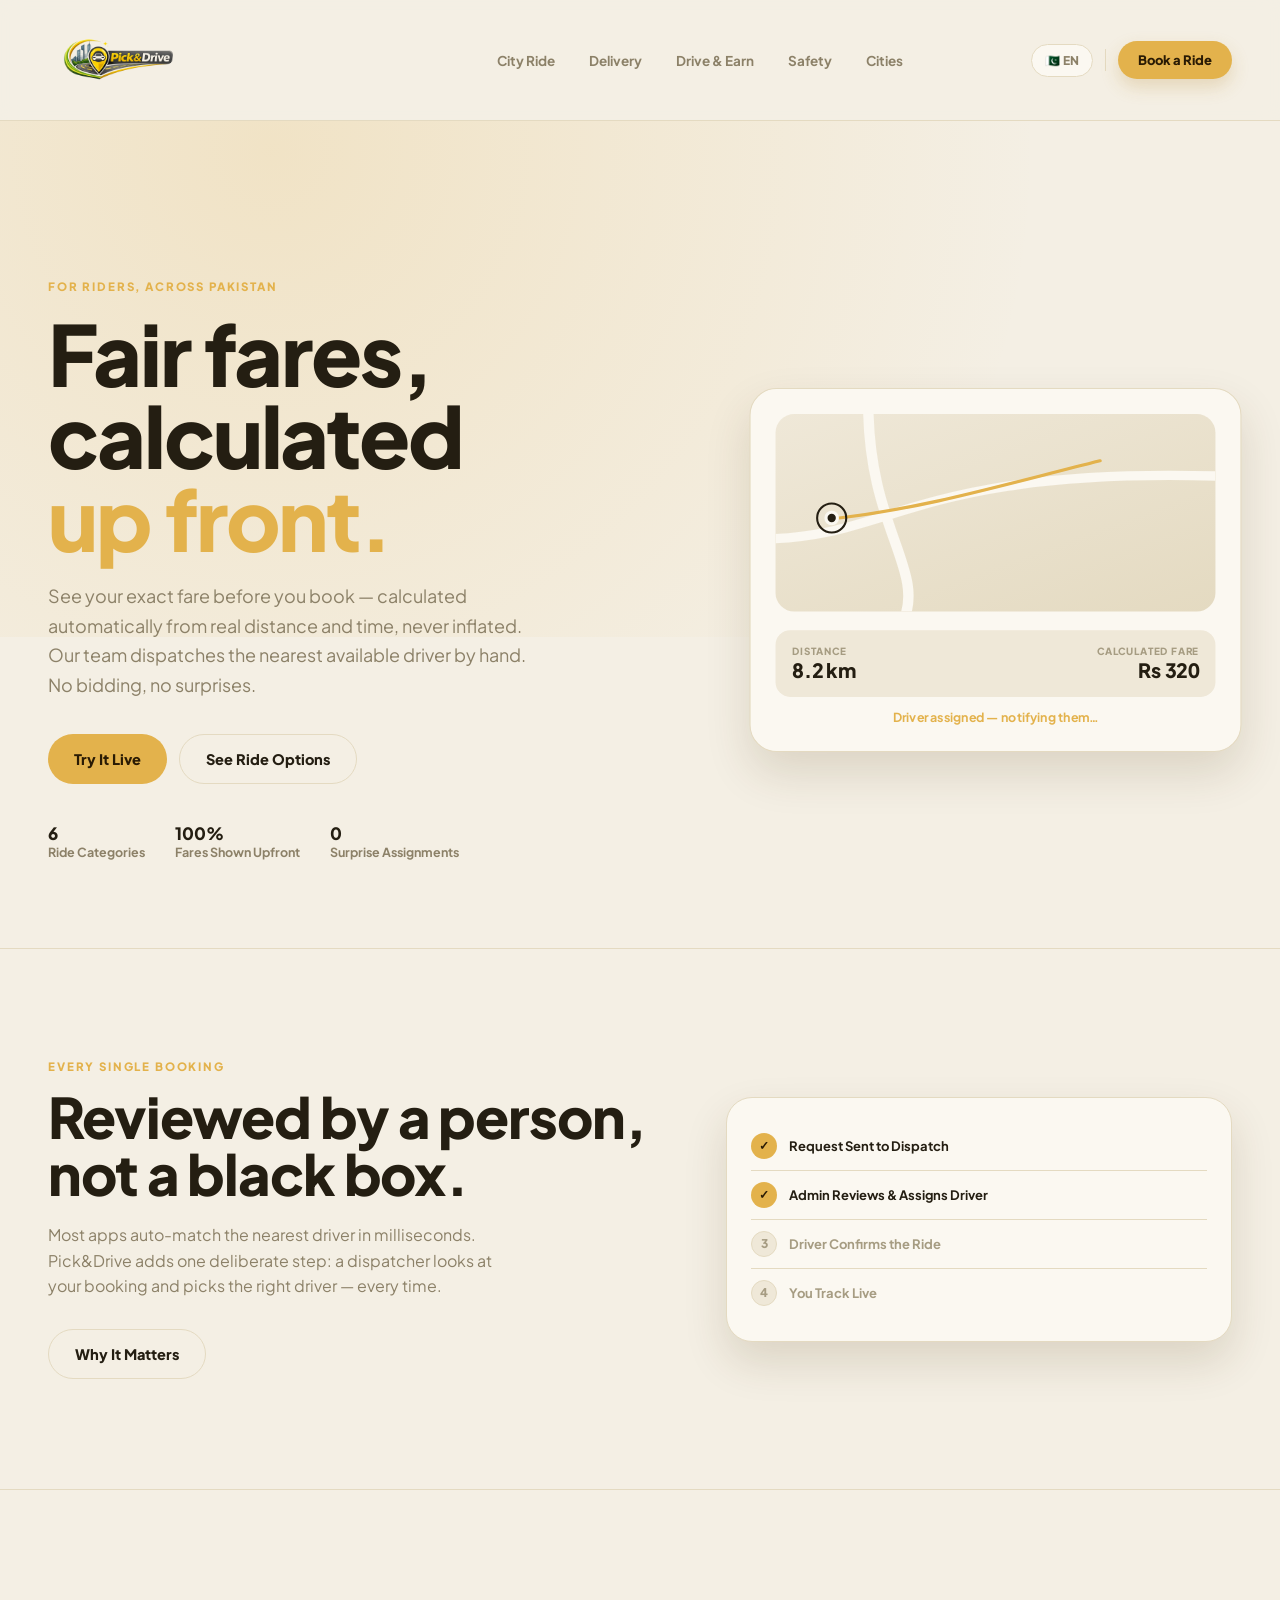
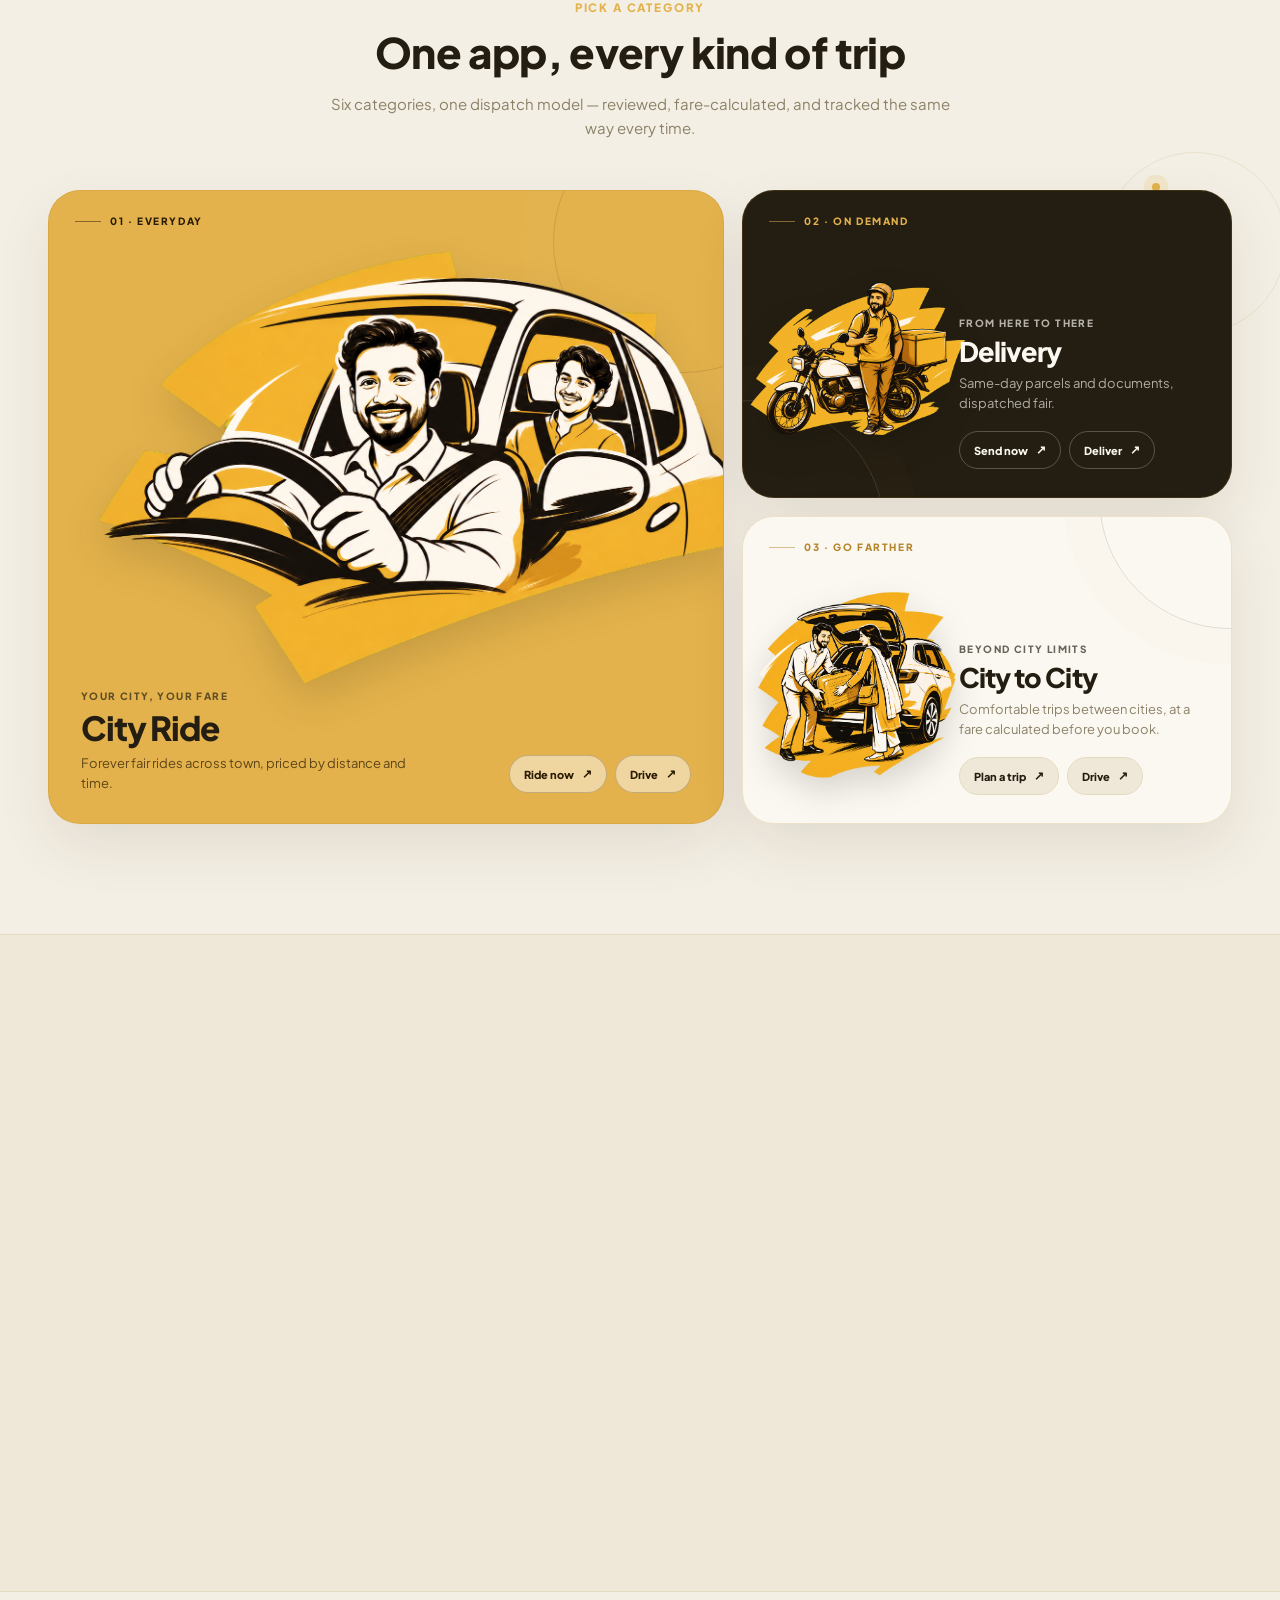
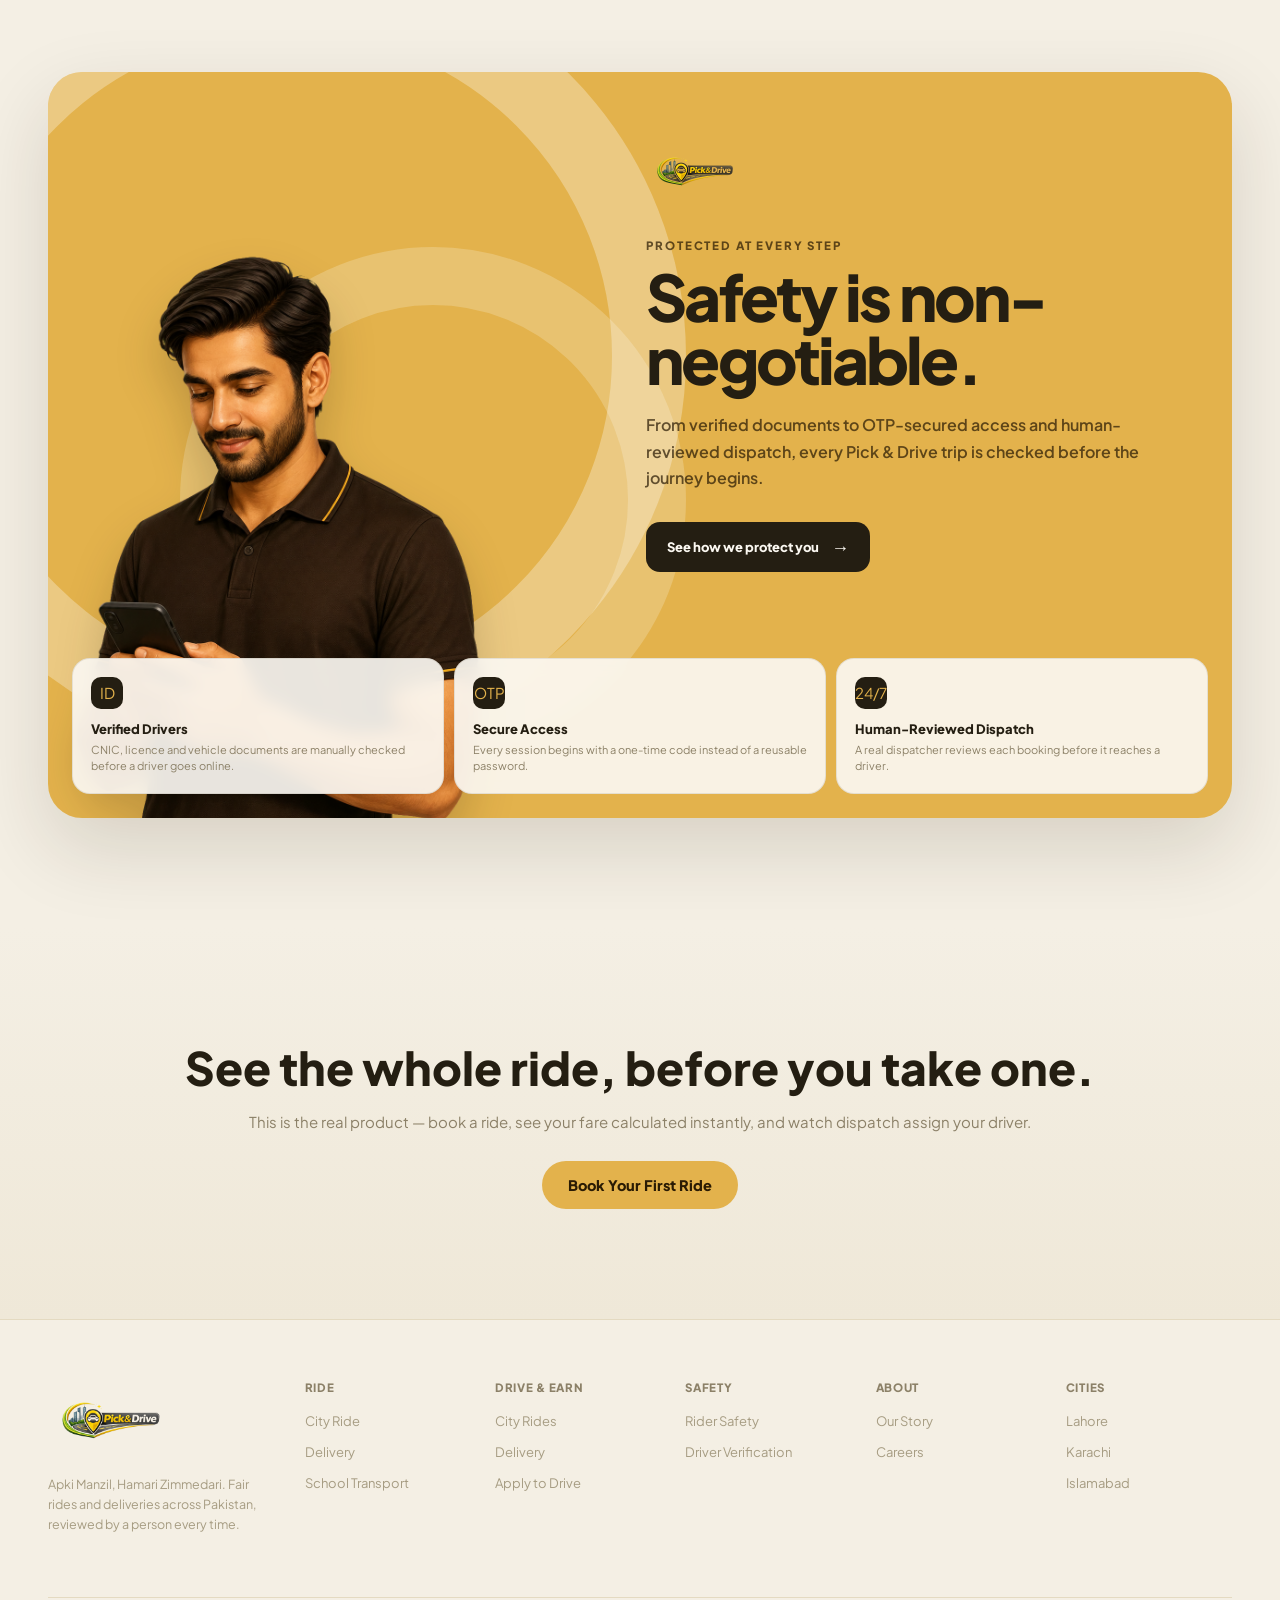
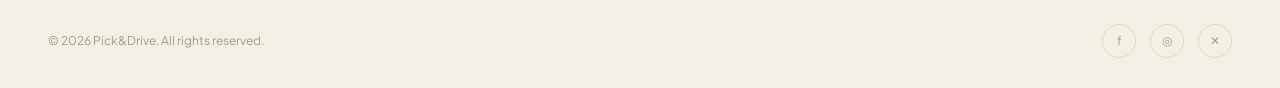
==== commit 94aefd5b: "Increase desktop logo size, simplify mobile header to logo+hamburger with Book a Ride moved into the" ====
--- a/index.html
+++ b/index.html
@@ -38,7 +38,7 @@
   .topnav-inner{ display:flex; align-items:center; justify-content:space-between; padding:14px 28px; max-width:1240px; margin:0 auto; gap:24px; }
   .wordmark{ font-family:"Fraunces",serif; font-weight:600; font-size:19px; display:flex; align-items:baseline; gap:1px; flex:0 0 auto; }
   .wordmark em{ font-style:normal; color:var(--gold-ink); background:var(--gold); padding:0 6px; border-radius:5px; }
-  .brand-logo{ display:block; width:250px; height:72px; object-fit:contain; object-position:left center; flex:0 0 auto; }
+  .brand-logo{ display:block; width:320px; height:92px; object-fit:contain; object-position:left center; flex:0 0 auto; }
   .nav-links{ display:flex; gap:4px; font-size:13.5px; font-weight:700; color:var(--muted); flex:1; justify-content:center; }
   .nav-links a{ padding:9px 15px; border-radius:99px; transition:background .2s ease,color .2s ease; }
   .nav-links a:hover{ color:var(--ink); background:color-mix(in srgb, var(--gold) 12%, transparent); }
@@ -53,13 +53,21 @@
   .nav-toggle.open span:nth-child(1){ transform:translateY(7px) rotate(45deg); }
   .nav-toggle.open span:nth-child(2){ opacity:0; }
   .nav-toggle.open span:nth-child(3){ transform:translateY(-7px) rotate(-45deg); }
-  .mobile-nav-panel{ display:none; flex-direction:column; padding:4px 18px 14px; border-top:1px solid var(--line); background:var(--bg-card); max-width:1240px; margin:0 auto; }
+  .mobile-nav-panel{ display:none; flex-direction:column; padding:14px 18px 18px; border-top:1px solid var(--line); background:var(--bg-card); max-width:1240px; margin:0 auto; }
   .mobile-nav-panel.open{ display:flex; }
-  .mobile-nav-panel a{ padding:14px 4px; font-size:15px; font-weight:700; color:var(--ink); border-bottom:1px solid var(--line); }
+  .mobile-nav-cta{ background:var(--gold); color:var(--gold-ink); font-weight:800; font-size:14.5px; text-align:center; padding:15px; border-radius:99px; margin-bottom:10px; }
+  .mobile-nav-panel a:not(.mobile-nav-cta){ padding:14px 4px; font-size:15px; font-weight:700; color:var(--ink); border-bottom:1px solid var(--line); }
   .mobile-nav-panel a:last-child{ border-bottom:0; }
 
   @media (max-width:900px){ .nav-links{ display:none; } .nav-toggle{ display:flex; } }
-  @media (max-width:560px){ .topnav-inner{ padding:10px 14px; gap:10px; } .brand-logo{ width:230px; height:68px; } .nav-lang{ display:none; } .nav-divider{ display:none; } .nav-cta{ font-size:11px; padding:9px 12px; flex-shrink:0; } }
+  @media (max-width:560px){
+    .topnav-inner{ padding:14px 16px; gap:10px; }
+    .brand-logo{ width:190px; height:56px; }
+    .nav-lang{ display:none; }
+    .nav-divider{ display:none; }
+    .nav-cta{ display:none; }
+    .nav-toggle{ width:42px; height:42px; }
+  }
 
   section{ padding:110px 0; }
   @media (max-width:720px){ section{ padding:72px 0; } }
@@ -294,6 +302,7 @@
     </div>
   </div>
   <div class="mobile-nav-panel" id="mobileNavPanel">
+    <a class="mobile-nav-cta" href="https://pickanddrive.pk/app/">Book a Ride</a>
     <a href="#rides">City Ride</a>
     <a href="#rides">Delivery</a>
     <a href="#earn">Drive &amp; Earn</a>
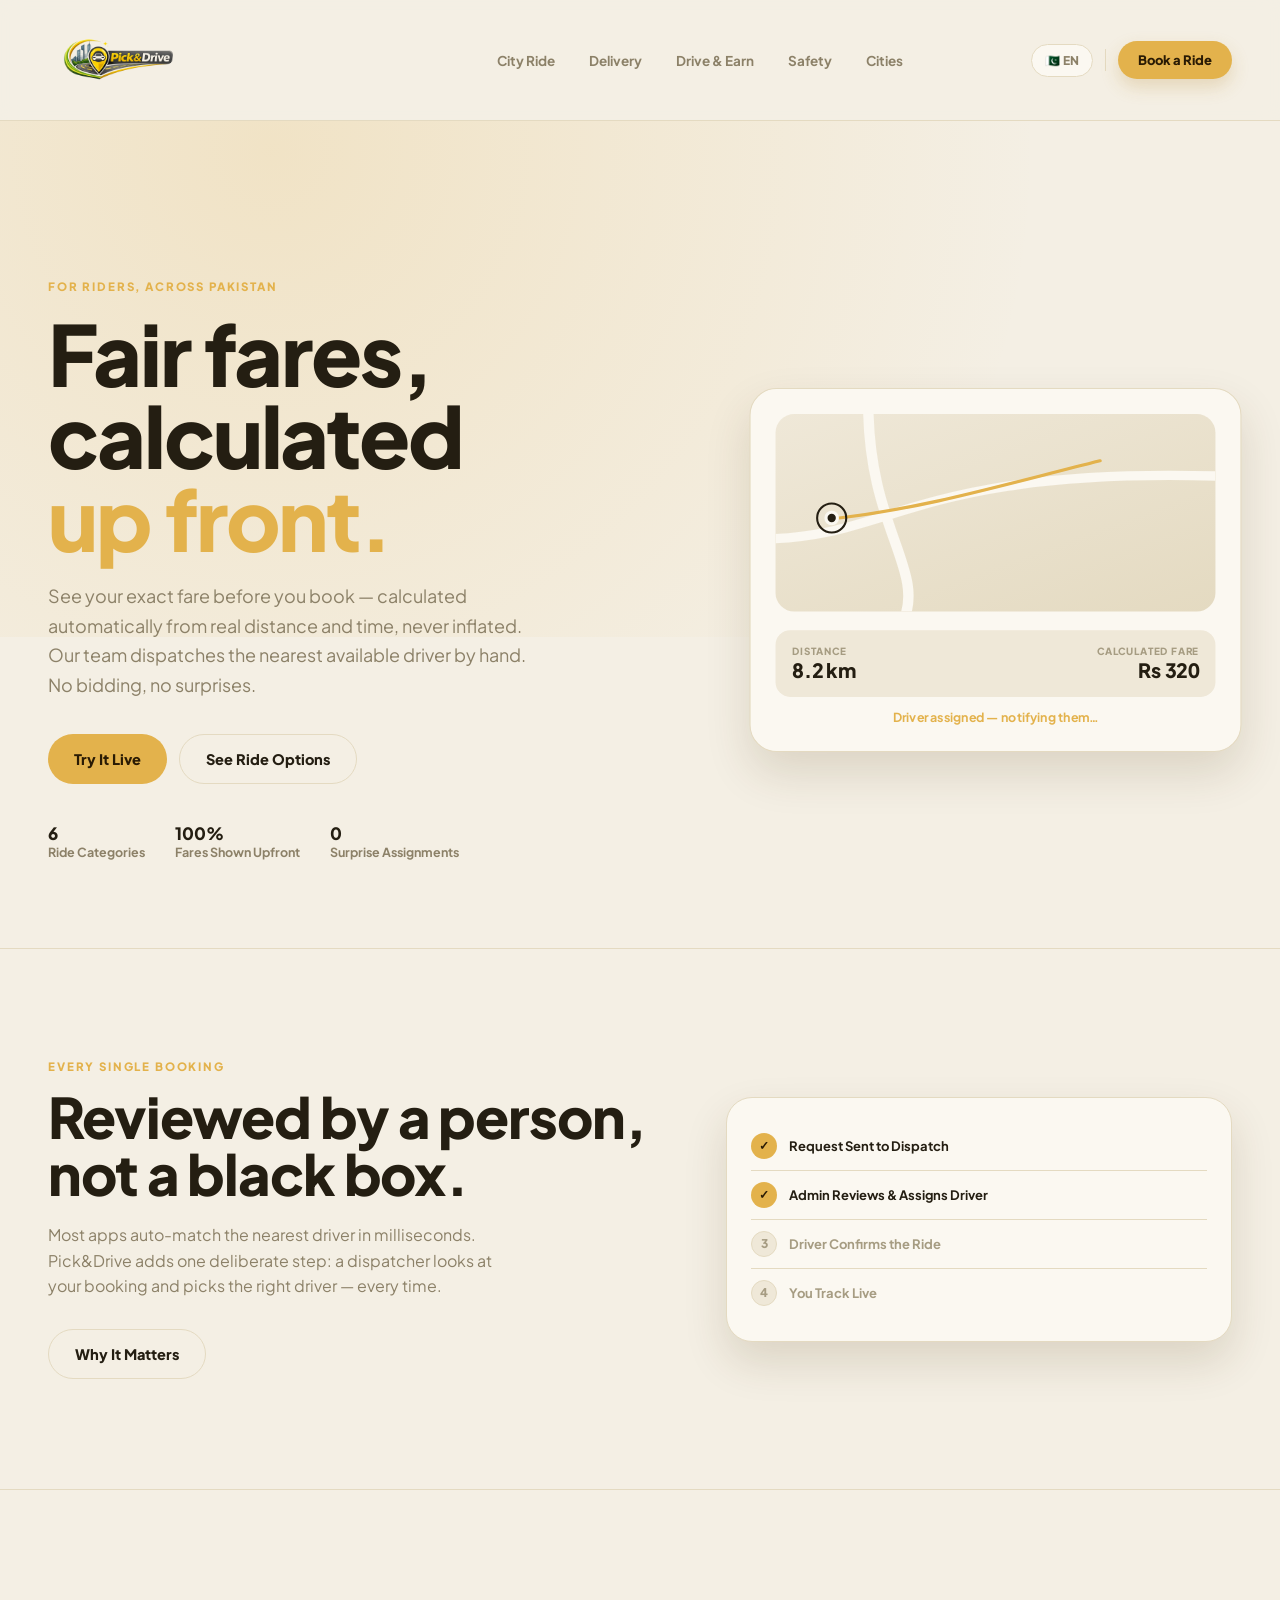
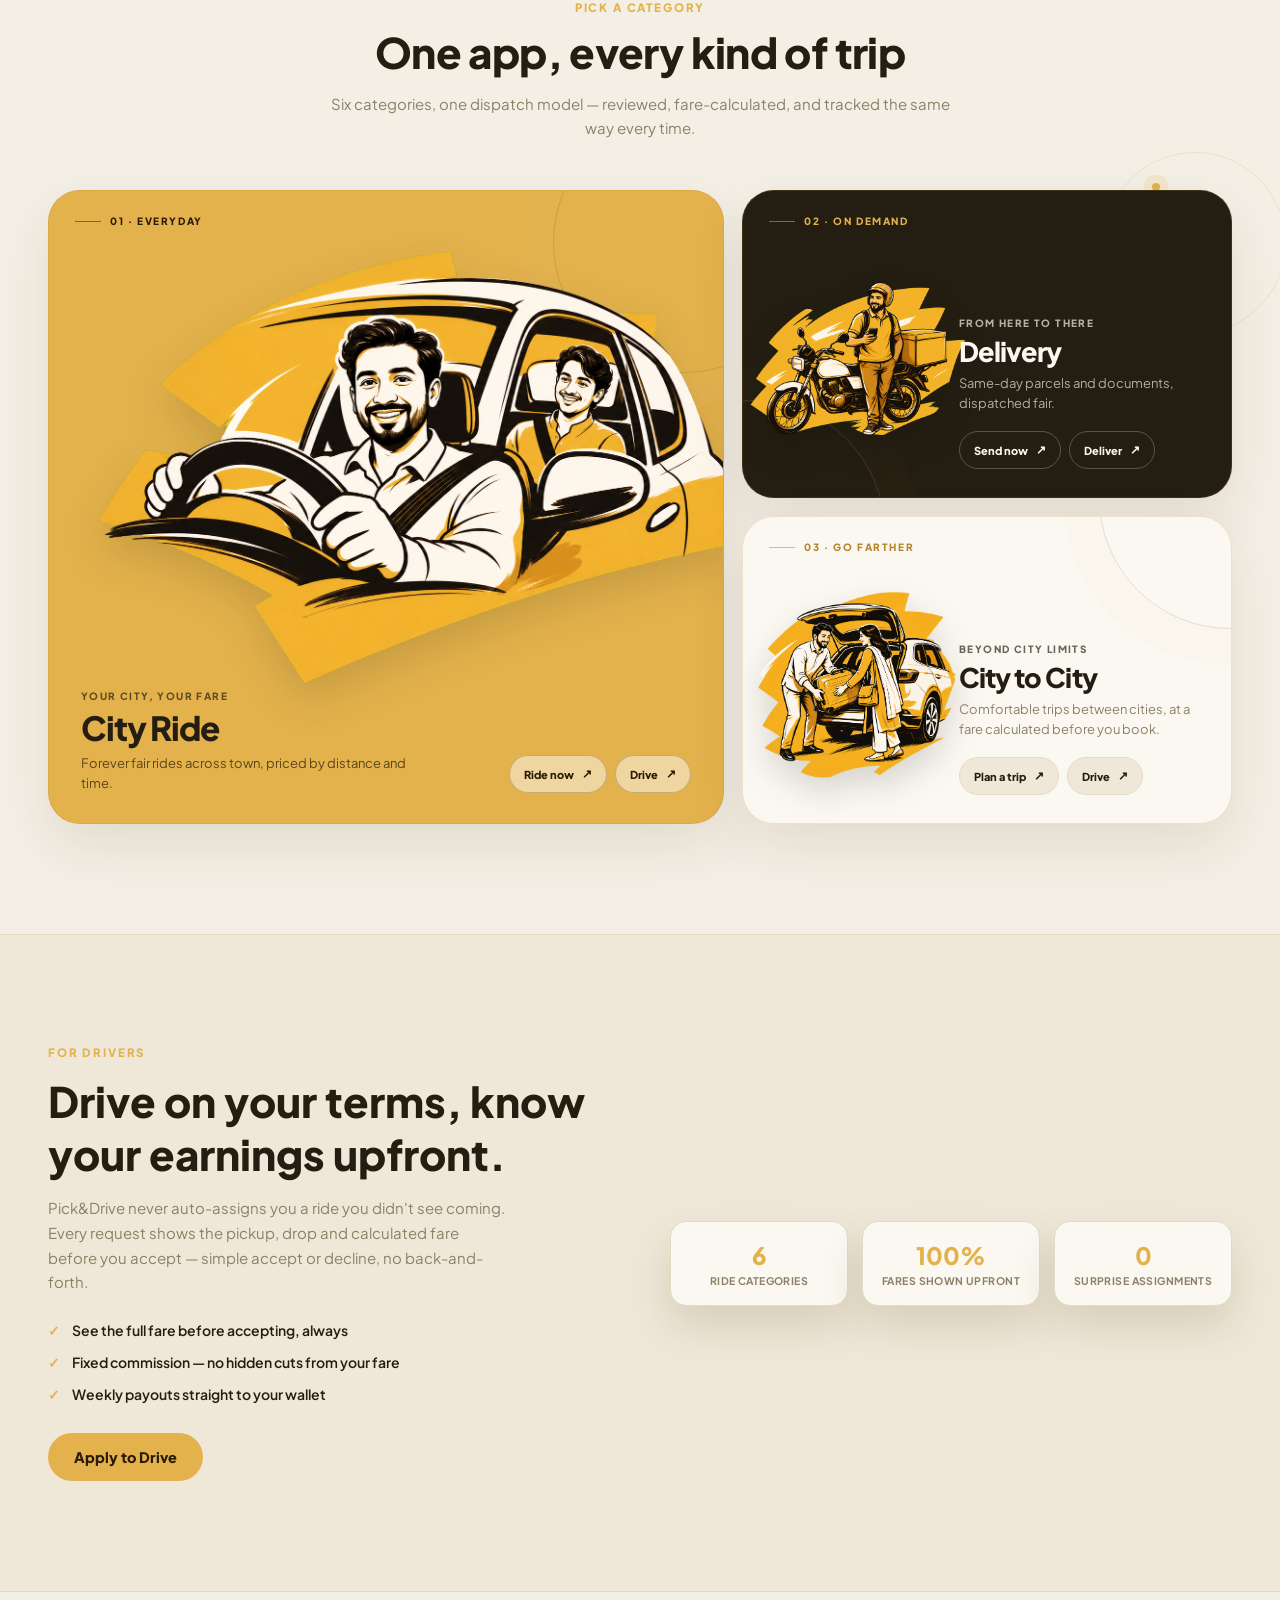
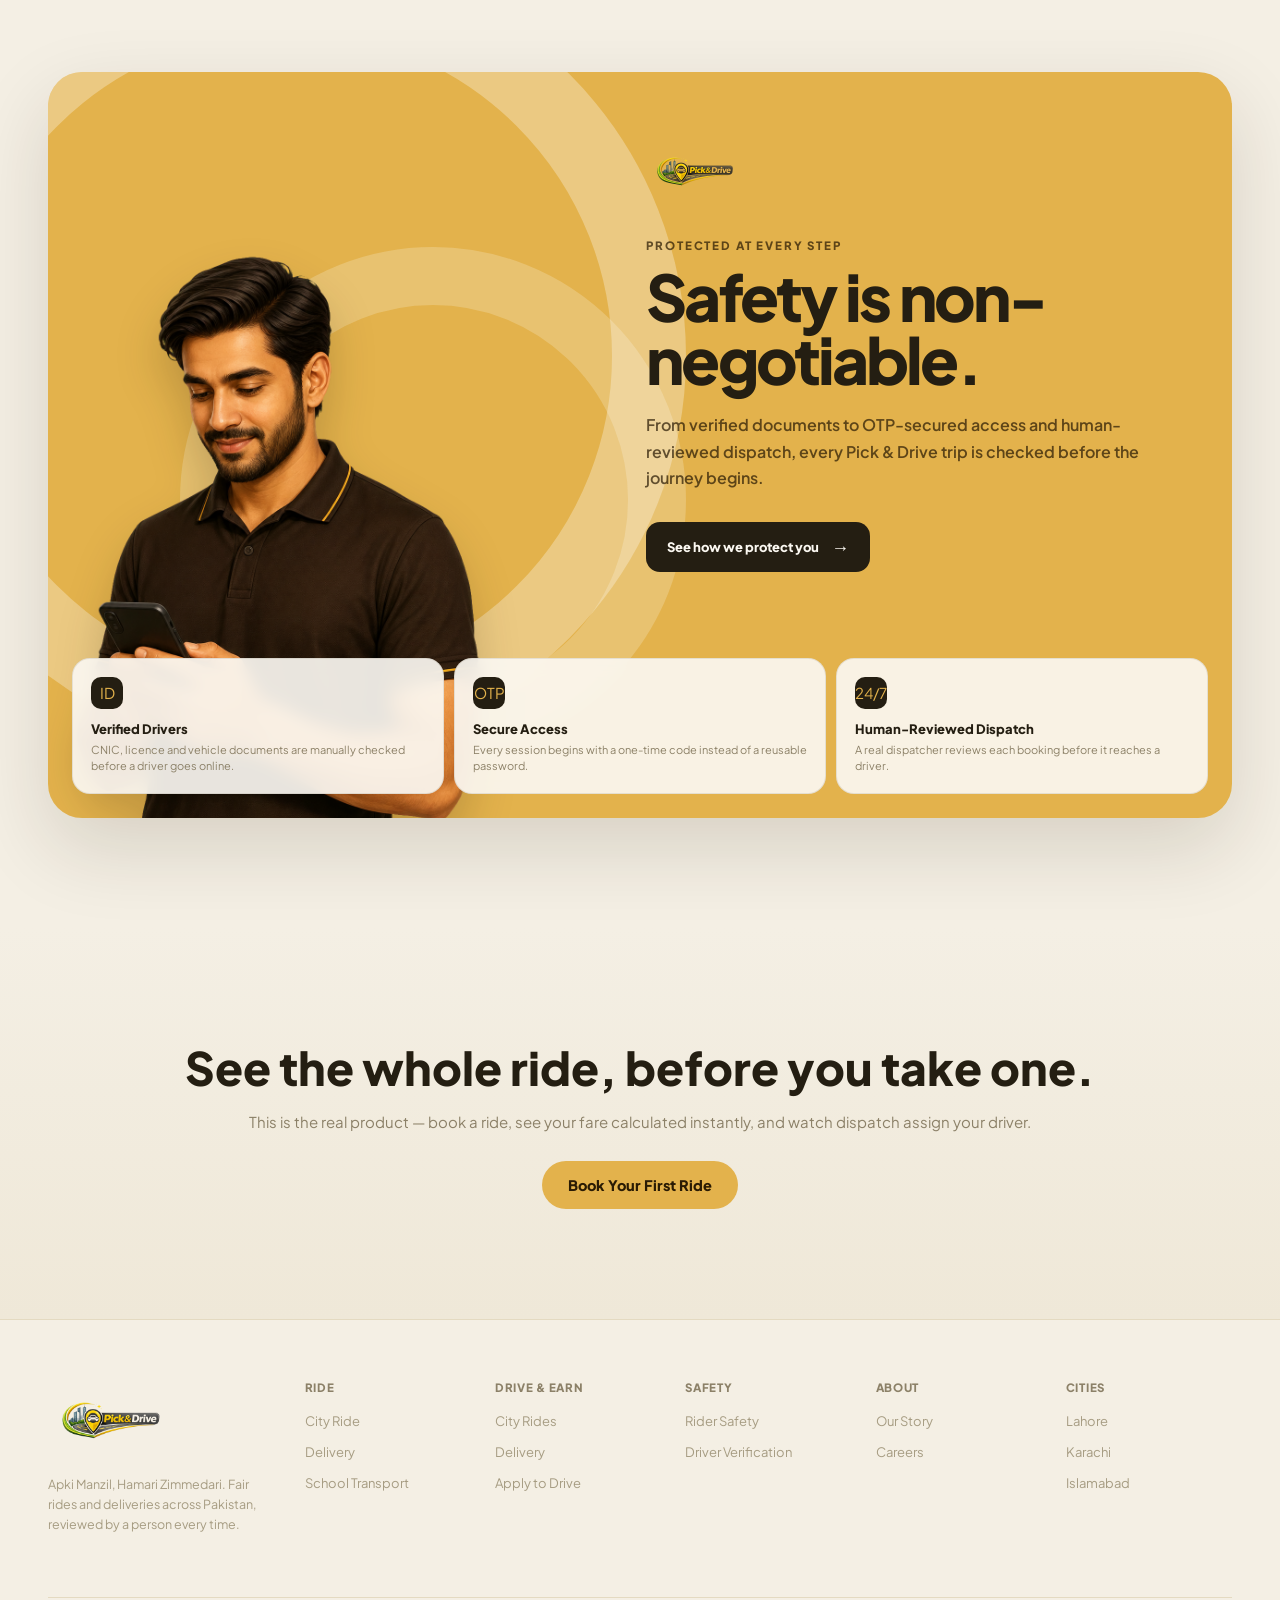
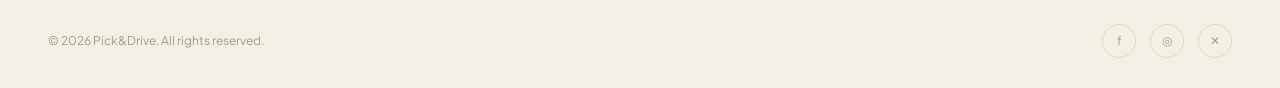
==== commit 47359dd5: "Add proper brand favicon (cropped from logo) across all three surfaces" ====
--- a/index.html
+++ b/index.html
@@ -1,6 +1,9 @@
 <!DOCTYPE html>
 <meta charset="UTF-8">
 <meta name="viewport" content="width=device-width, initial-scale=1">
+<link rel="icon" type="image/png" sizes="32x32" href="/favicon-32.png">
+<link rel="icon" type="image/png" sizes="16x16" href="/favicon-16.png">
+<link rel="apple-touch-icon" sizes="180x180" href="/apple-touch-icon.png">
 <title>Pick&Drive — Fair Fares, Decided By You</title>
 <style>
   @font-face{
@@ -62,7 +65,7 @@
   @media (max-width:900px){ .nav-links{ display:none; } .nav-toggle{ display:flex; } }
   @media (max-width:560px){
     .topnav-inner{ padding:14px 16px; gap:10px; }
-    .brand-logo{ width:190px; height:56px; }
+    .brand-logo{ width:270px; height:79px; }
     .nav-lang{ display:none; }
     .nav-divider{ display:none; }
     .nav-cta{ display:none; }
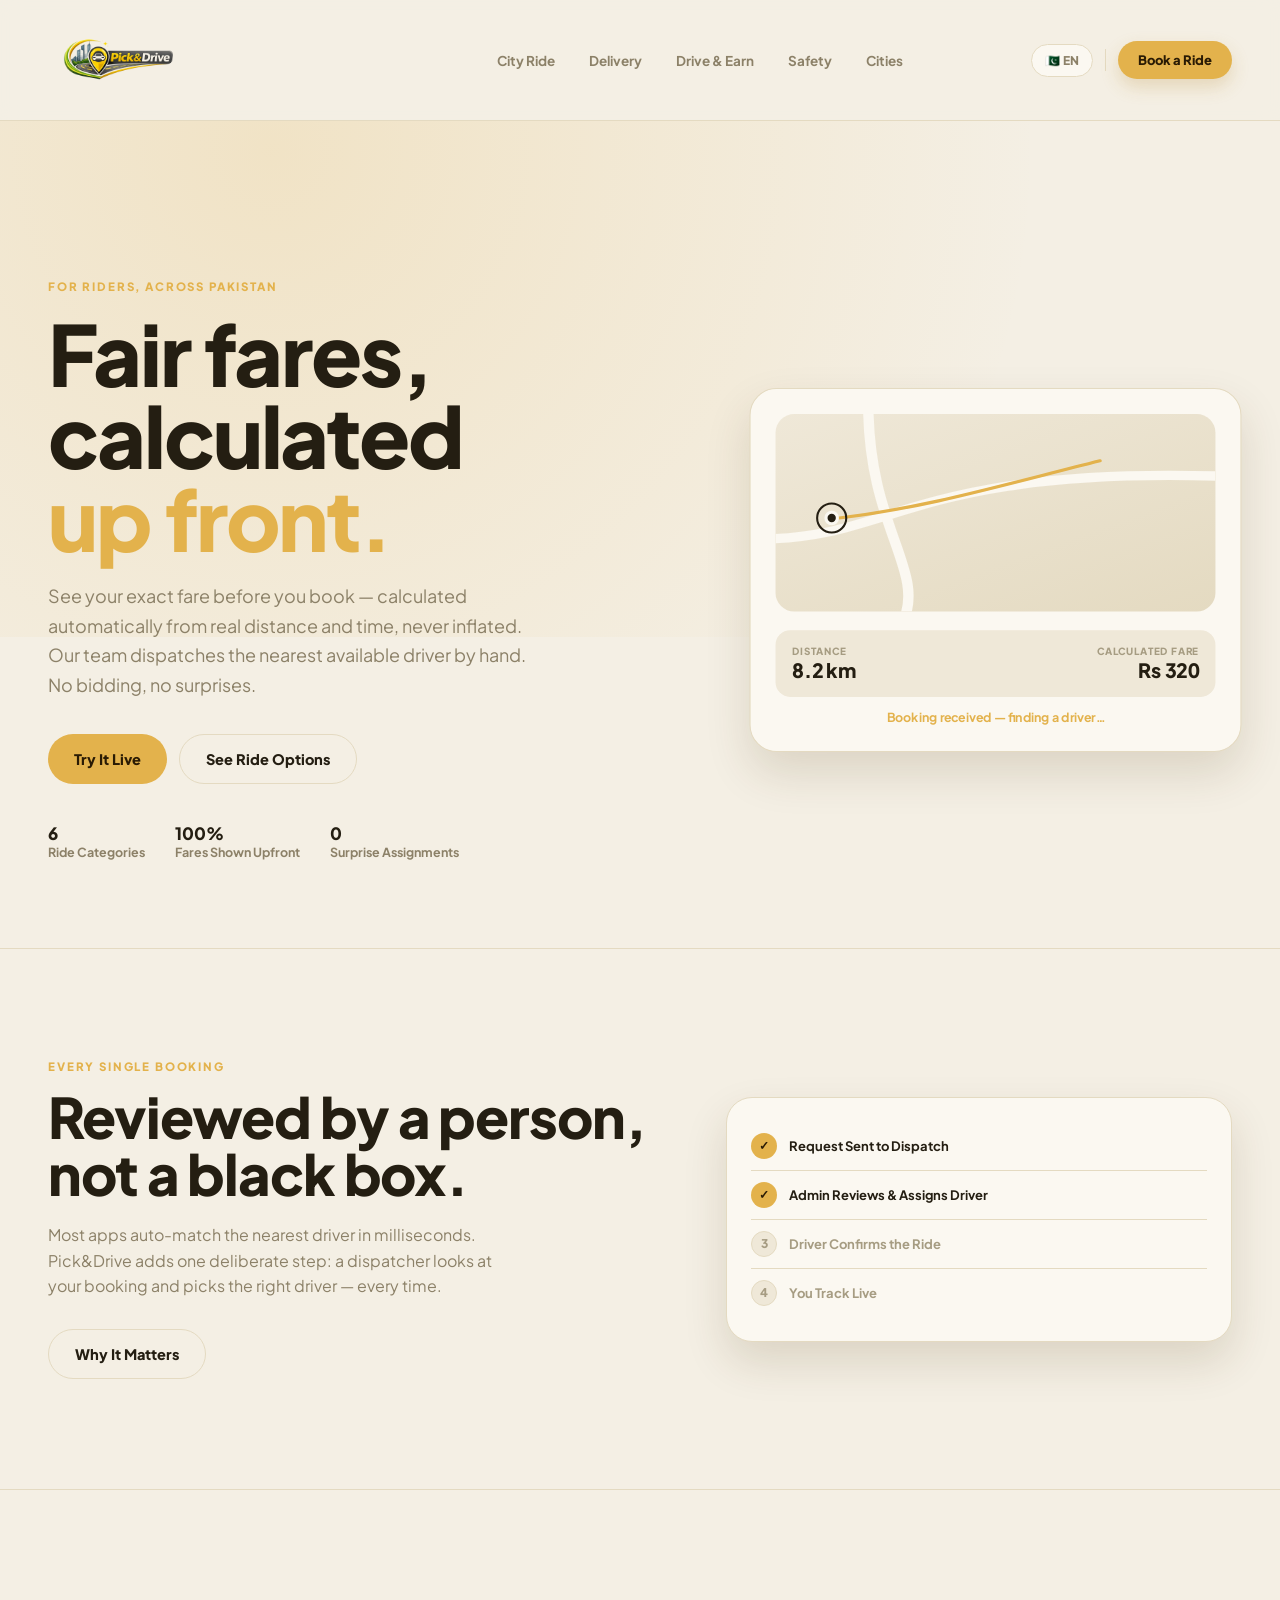
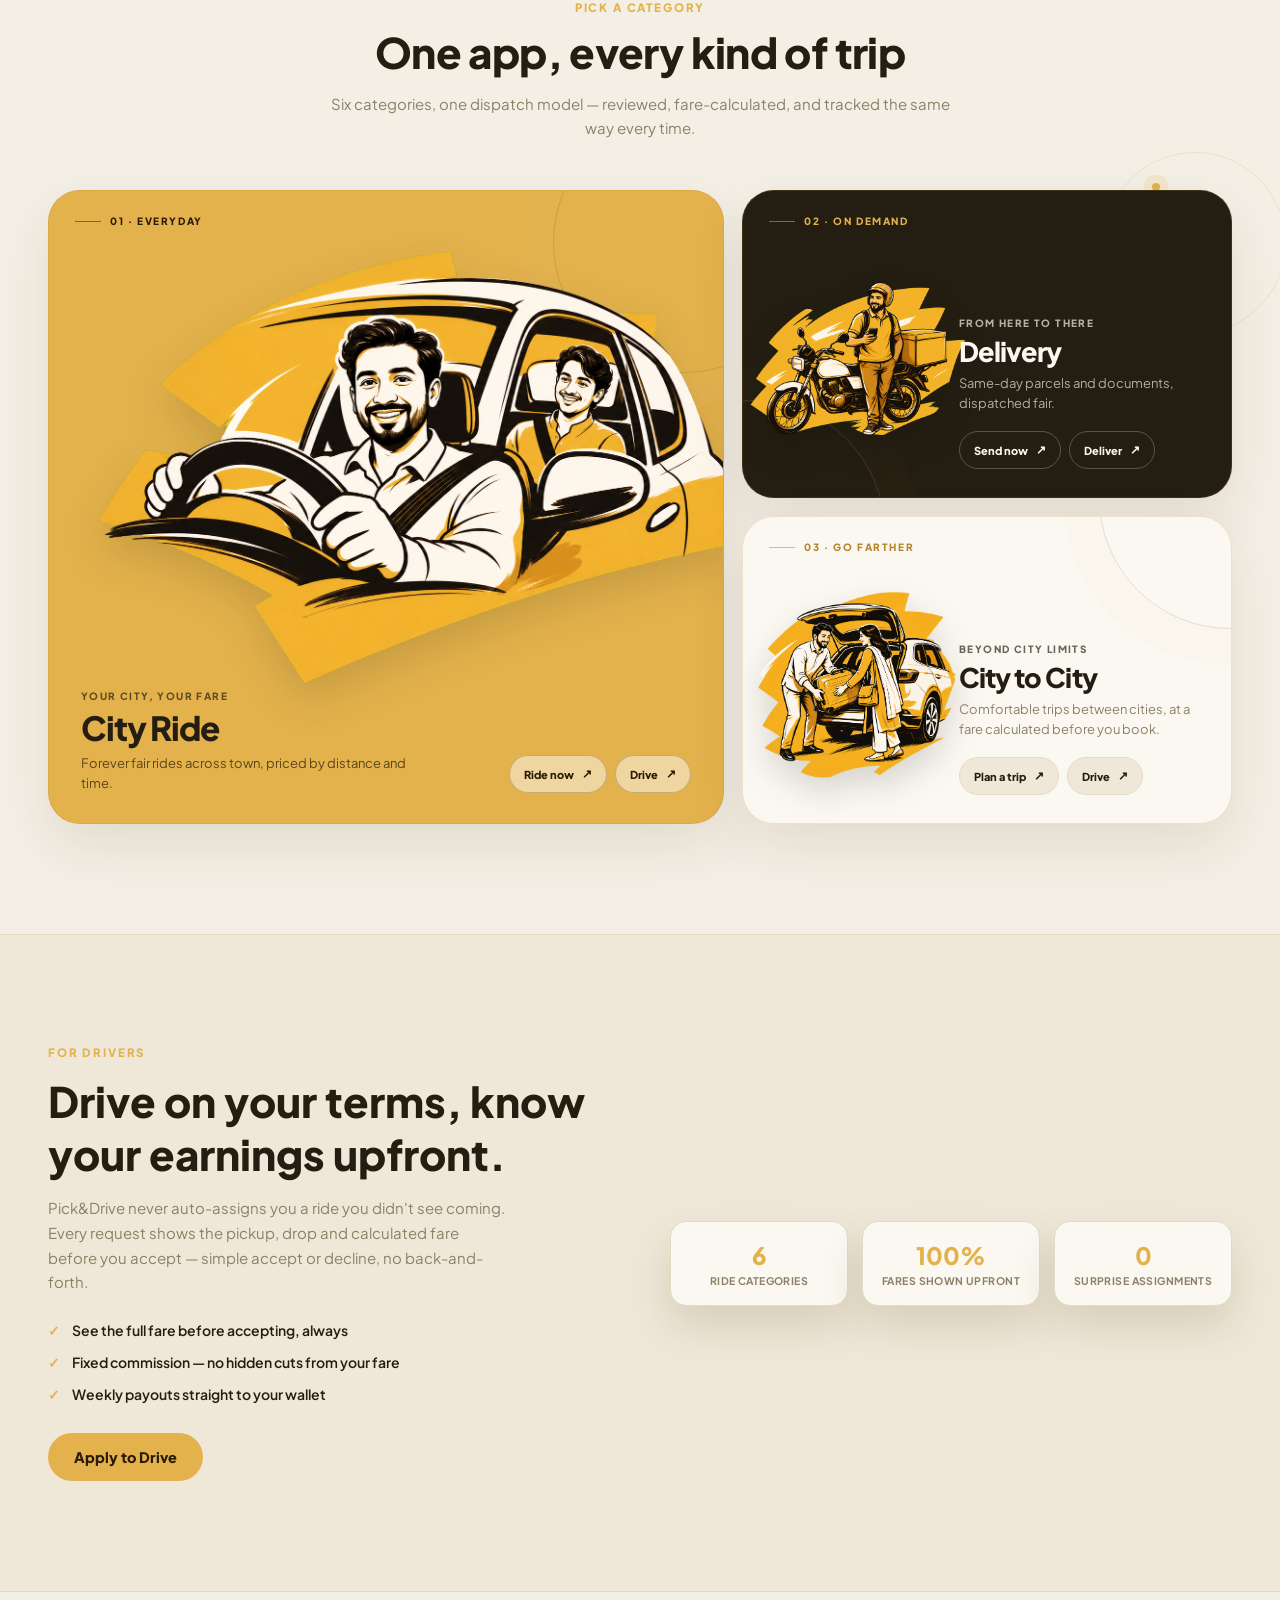
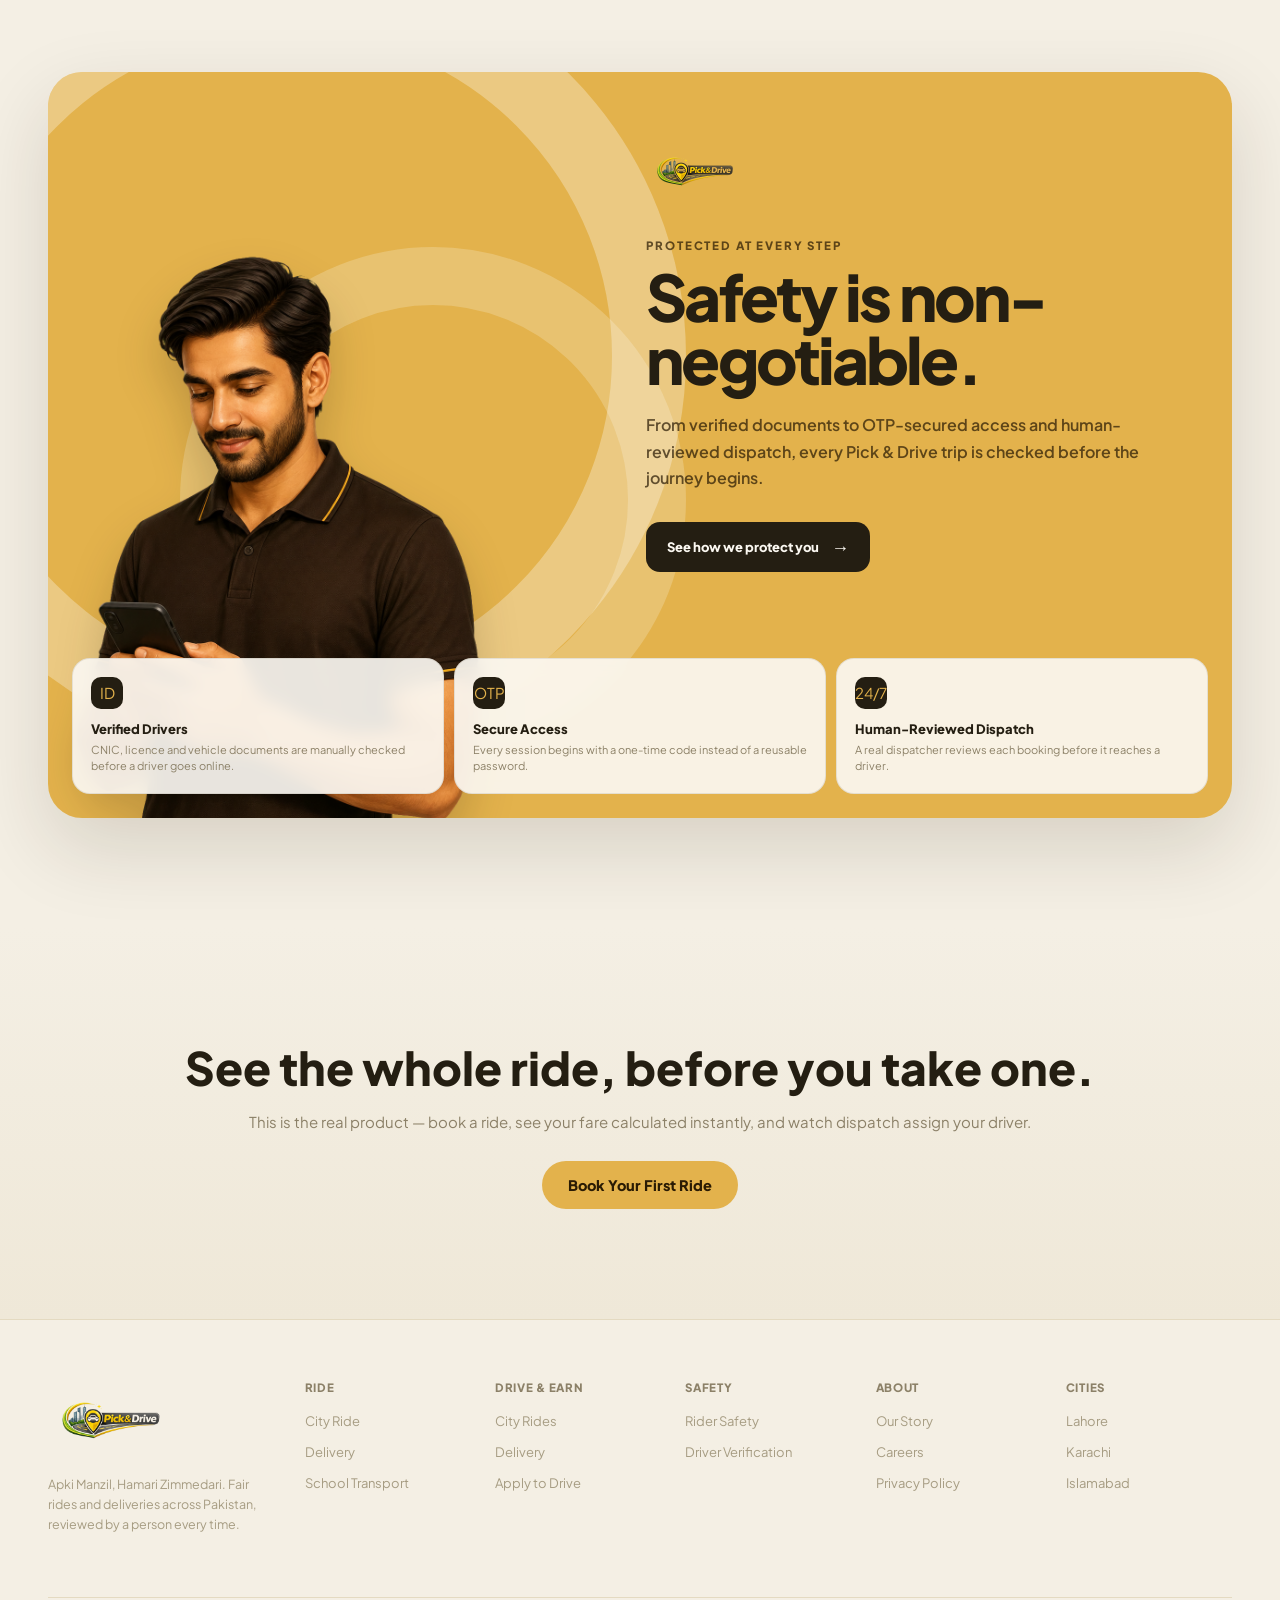
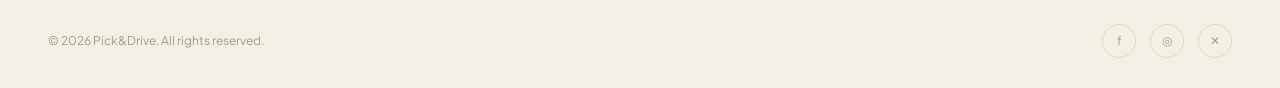
==== commit fd595c3e: "Add privacy policy page (required for Play Store submission), link from footer" ====
--- a/index.html
+++ b/index.html
@@ -504,6 +504,7 @@
       <div class="footer-col"><h4>About</h4><ul>
         <li><a href="#">Our Story</a></li>
         <li><a href="#">Careers</a></li>
+        <li><a href="/privacy.html">Privacy Policy</a></li>
       </ul></div>
       <div class="footer-col"><h4>Cities</h4><ul>
         <li><a href="#">Lahore</a></li>
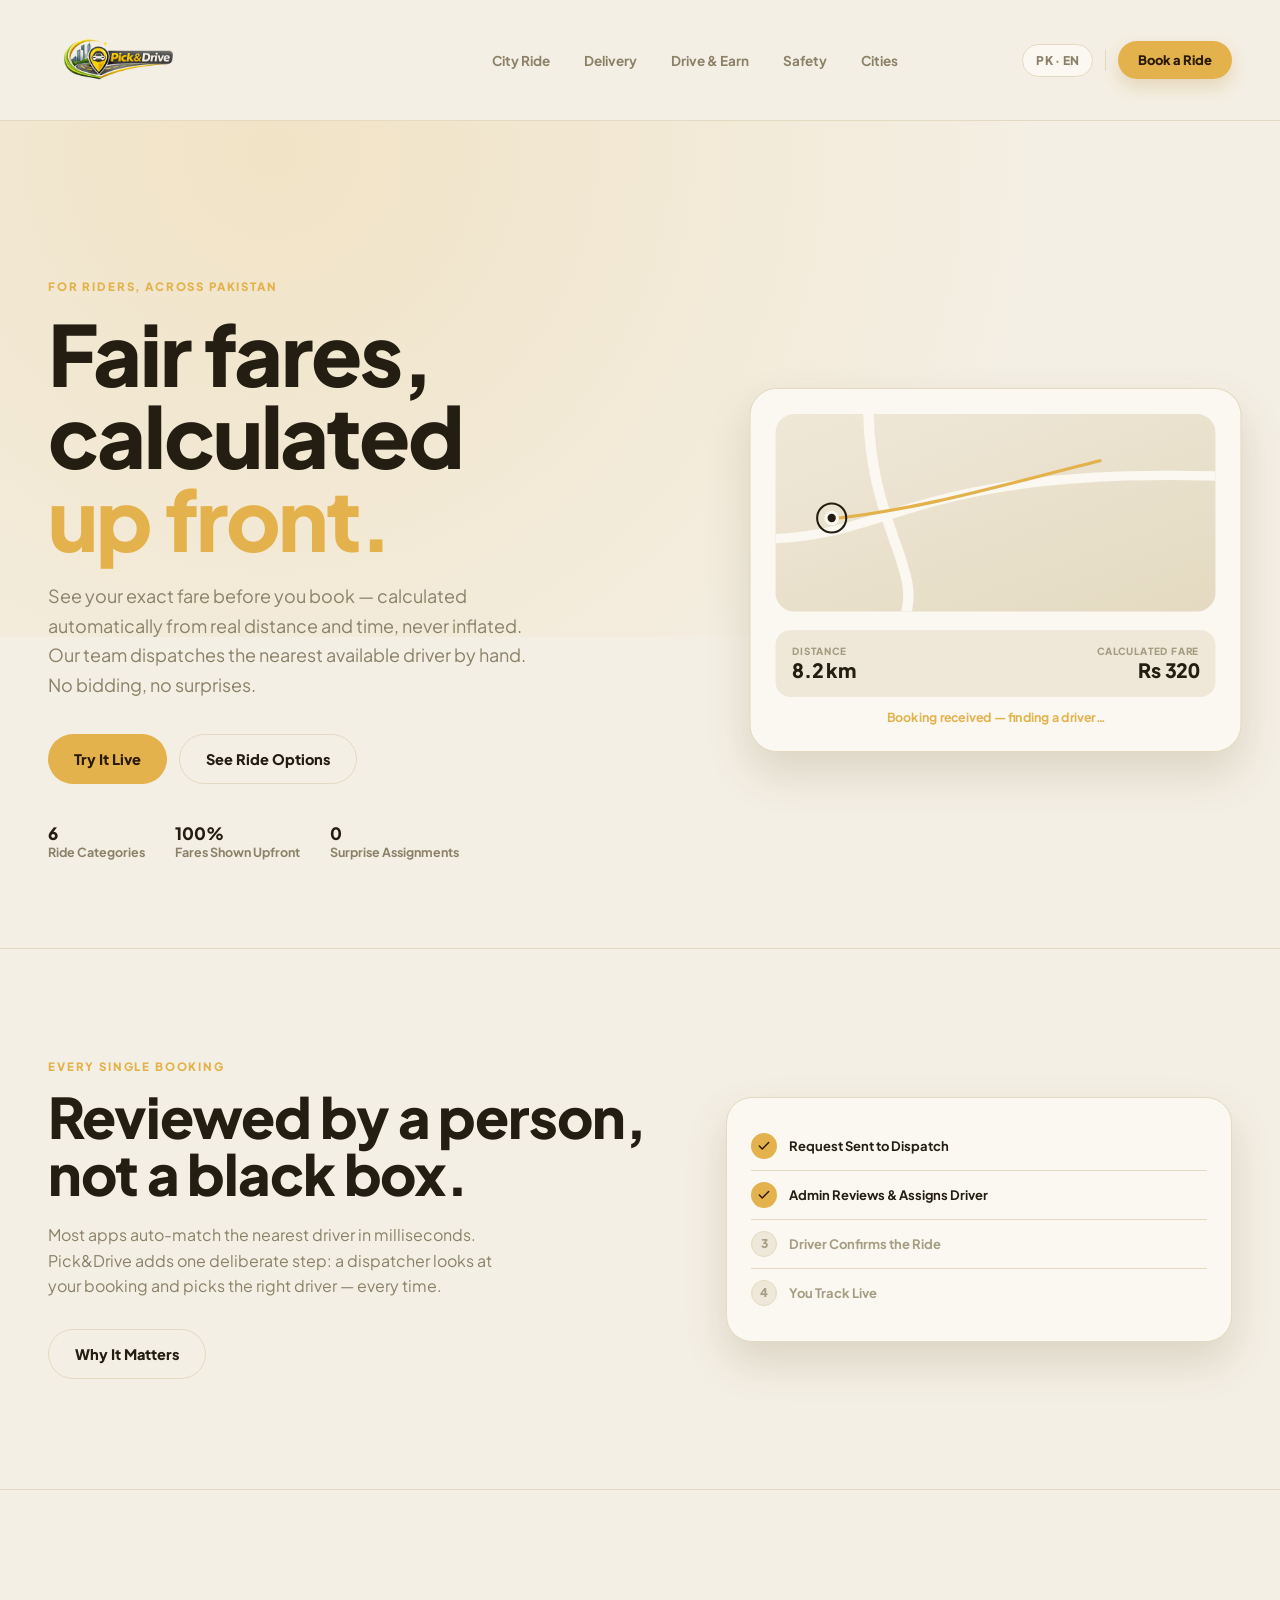
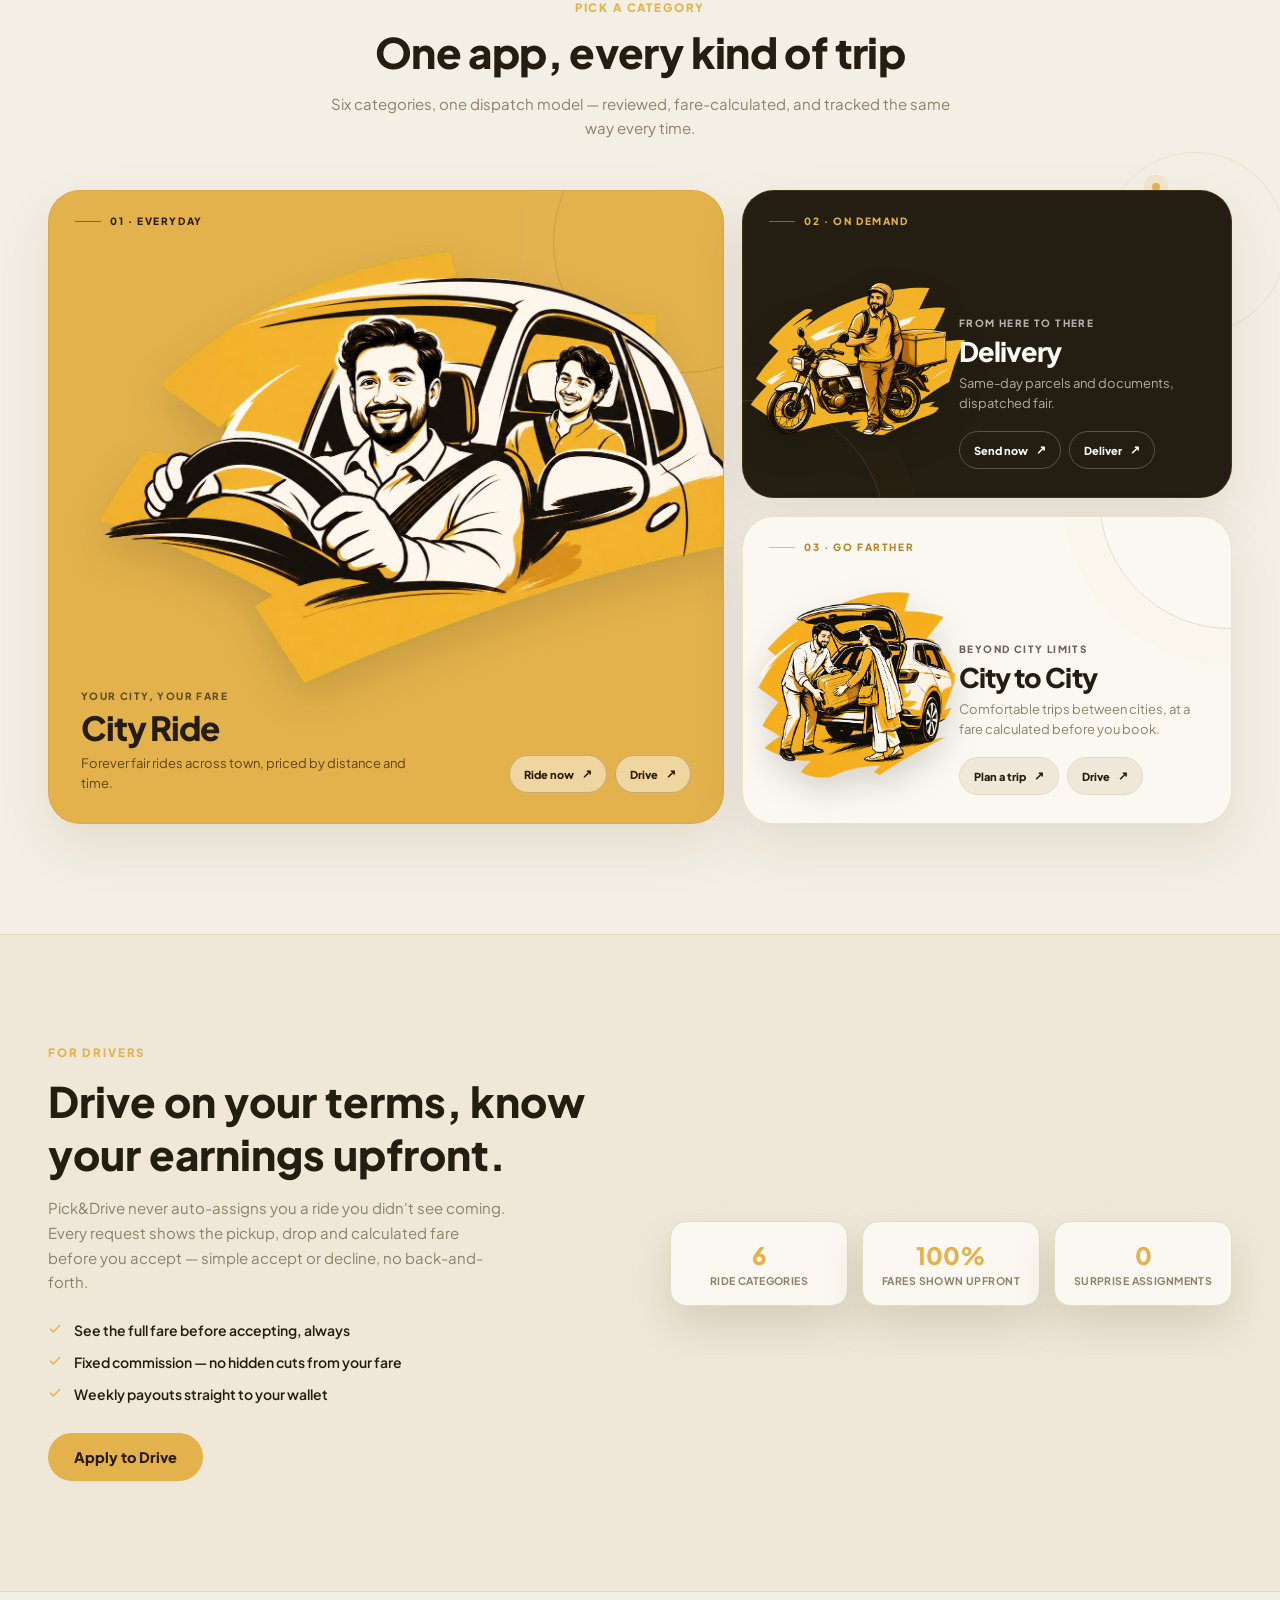
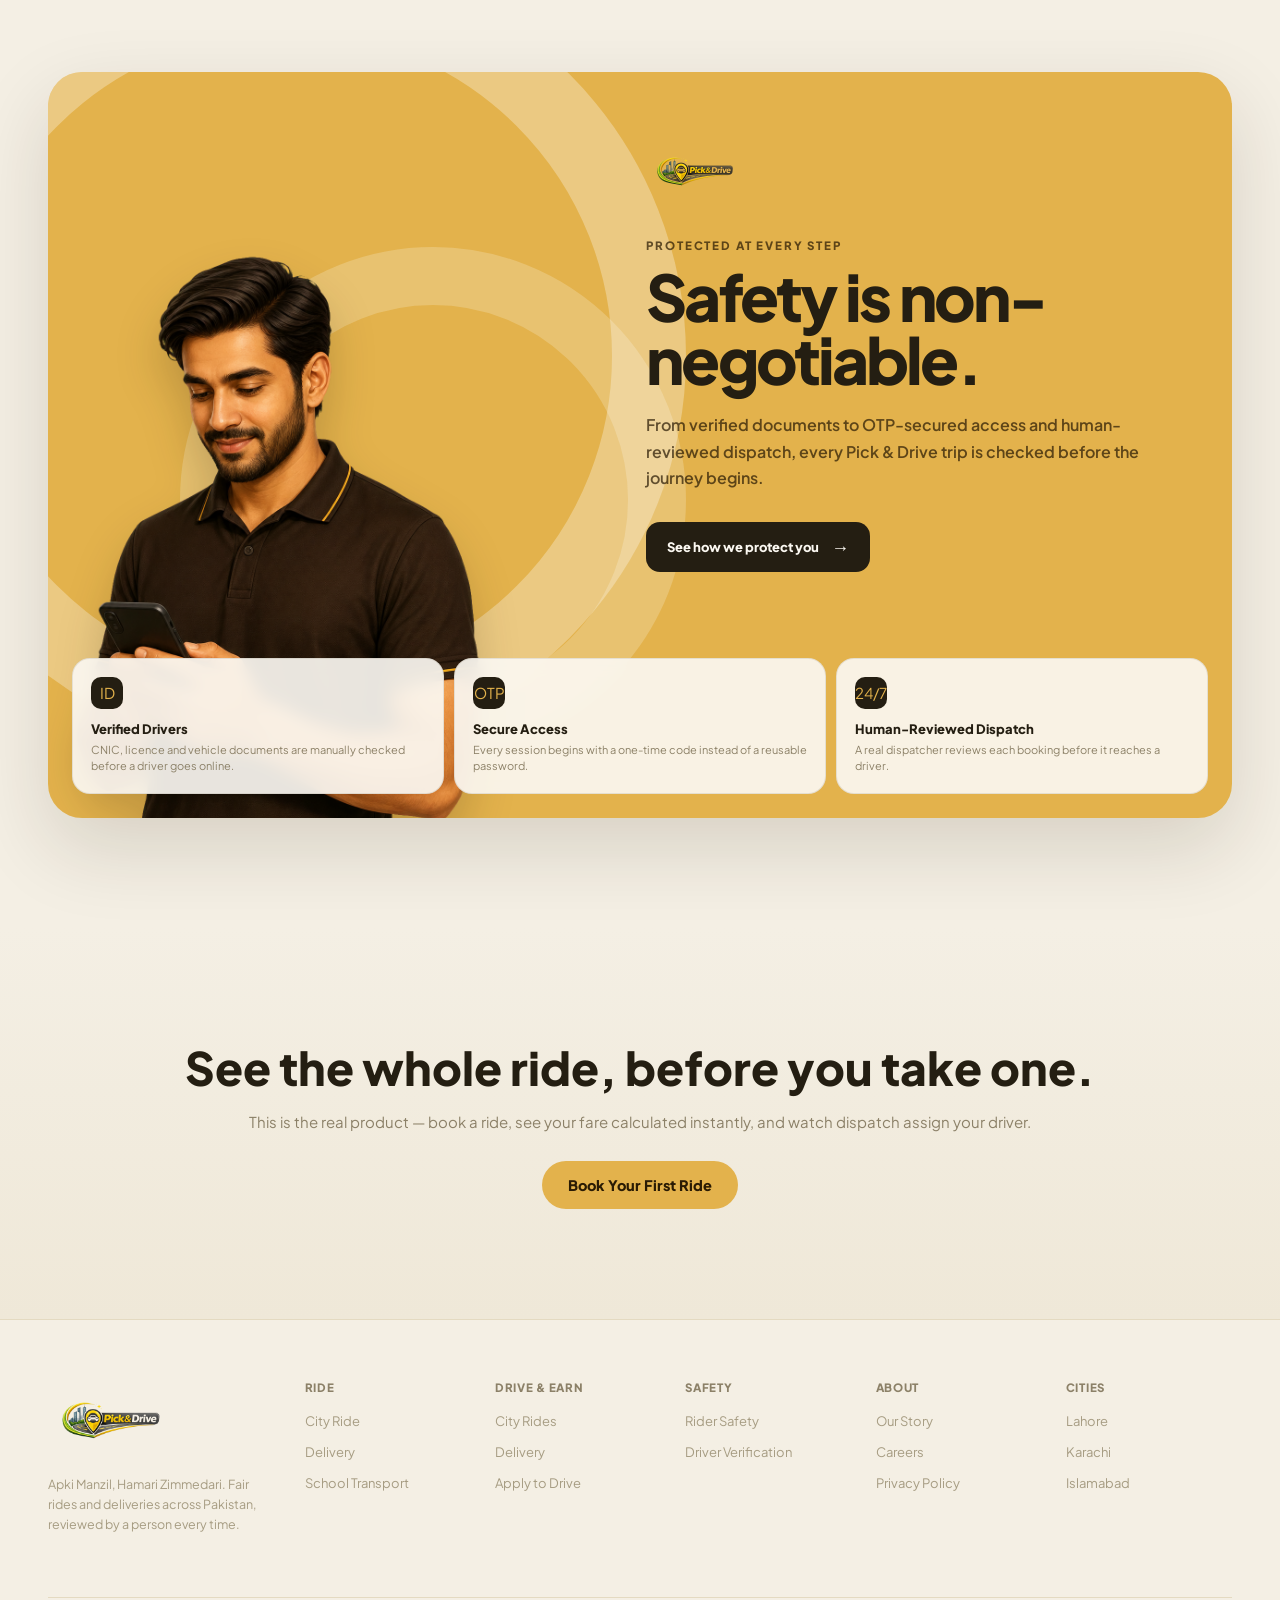
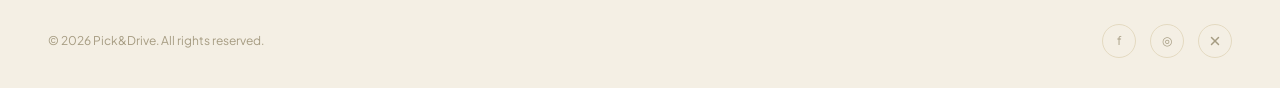
==== commit 2a62fee5: "Admin panel: bonuses, penalty amounts, GPS-flag review, scheduled surge; live trip share page - Bonu" ====
--- a/index.html
+++ b/index.html
@@ -296,7 +296,7 @@
       <a href="#cities">Cities</a>
     </div>
     <div class="nav-right">
-      <span class="nav-lang">🇵🇰 EN</span>
+      <span class="nav-lang">PK &middot; EN</span>
       <span class="nav-divider" aria-hidden="true"></span>
       <a class="nav-cta" href="https://pickanddrive.pk/app/">Book a Ride</a>
       <button class="nav-toggle" id="navToggle" aria-label="Open menu" aria-expanded="false">
@@ -363,8 +363,8 @@
     </div>
     <div class="reveal">
       <div class="visual-card dispatch-visual">
-        <div class="step-row"><div class="step-badge done">✓</div><div class="step-txt">Request Sent to Dispatch</div></div>
-        <div class="step-row"><div class="step-badge done">✓</div><div class="step-txt">Admin Reviews &amp; Assigns Driver</div></div>
+        <div class="step-row"><div class="step-badge done"><svg width="14" height="14" viewBox="0 0 24 24" fill="none" stroke="currentColor" stroke-width="2.5" stroke-linecap="round" stroke-linejoin="round" aria-hidden="true" focusable="false"><path d="M20 6 9 17l-5-5"/></svg></div><div class="step-txt">Request Sent to Dispatch</div></div>
+        <div class="step-row"><div class="step-badge done"><svg width="14" height="14" viewBox="0 0 24 24" fill="none" stroke="currentColor" stroke-width="2.5" stroke-linecap="round" stroke-linejoin="round" aria-hidden="true" focusable="false"><path d="M20 6 9 17l-5-5"/></svg></div><div class="step-txt">Admin Reviews &amp; Assigns Driver</div></div>
         <div class="step-row"><div class="step-badge todo">3</div><div class="step-txt dim">Driver Confirms the Ride</div></div>
         <div class="step-row"><div class="step-badge todo">4</div><div class="step-txt dim">You Track Live</div></div>
       </div>
@@ -430,9 +430,9 @@
       <h2>Drive on your terms, know your earnings upfront.</h2>
       <p class="lede">Pick&amp;Drive never auto-assigns you a ride you didn't see coming. Every request shows the pickup, drop and calculated fare before you accept — simple accept or decline, no back-and-forth.</p>
       <ul class="earn-list">
-        <li><span class="chk">✓</span>See the full fare before accepting, always</li>
-        <li><span class="chk">✓</span>Fixed commission — no hidden cuts from your fare</li>
-        <li><span class="chk">✓</span>Weekly payouts straight to your wallet</li>
+        <li><span class="chk"><svg width="14" height="14" viewBox="0 0 24 24" fill="none" stroke="currentColor" stroke-width="2.5" stroke-linecap="round" stroke-linejoin="round" aria-hidden="true" focusable="false"><path d="M20 6 9 17l-5-5"/></svg></span>See the full fare before accepting, always</li>
+        <li><span class="chk"><svg width="14" height="14" viewBox="0 0 24 24" fill="none" stroke="currentColor" stroke-width="2.5" stroke-linecap="round" stroke-linejoin="round" aria-hidden="true" focusable="false"><path d="M20 6 9 17l-5-5"/></svg></span>Fixed commission — no hidden cuts from your fare</li>
+        <li><span class="chk"><svg width="14" height="14" viewBox="0 0 24 24" fill="none" stroke="currentColor" stroke-width="2.5" stroke-linecap="round" stroke-linejoin="round" aria-hidden="true" focusable="false"><path d="M20 6 9 17l-5-5"/></svg></span>Weekly payouts straight to your wallet</li>
       </ul>
       <div class="btn-row"><a class="btn primary" href="https://pickanddrive.pk/app/">Apply to Drive</a></div>
     </div>
@@ -517,7 +517,7 @@
       <div class="footer-social">
         <a href="#" aria-label="Facebook">f</a>
         <a href="#" aria-label="Instagram">◎</a>
-        <a href="#" aria-label="X">✕</a>
+        <a href="#" aria-label="X"><svg width="14" height="14" viewBox="0 0 24 24" fill="none" stroke="currentColor" stroke-width="2.5" stroke-linecap="round" stroke-linejoin="round" aria-hidden="true" focusable="false"><path d="M18 6 6 18"/><path d="m6 6 12 12"/></svg></a>
       </div>
     </div>
   </div>
@@ -575,7 +575,7 @@
     var steps = [
       { fare: 320, status: 'Booking received — finding a driver…' },
       { fare: 320, status: 'Driver assigned — notifying them…' },
-      { fare: 320, status: 'Driver accepted — on the way ✓' },
+      { fare: 320, status: 'Driver accepted — on the way' },
       { fare: 285, status: 'New trip — fare calculated instantly…' }
     ];
     var i = 0;
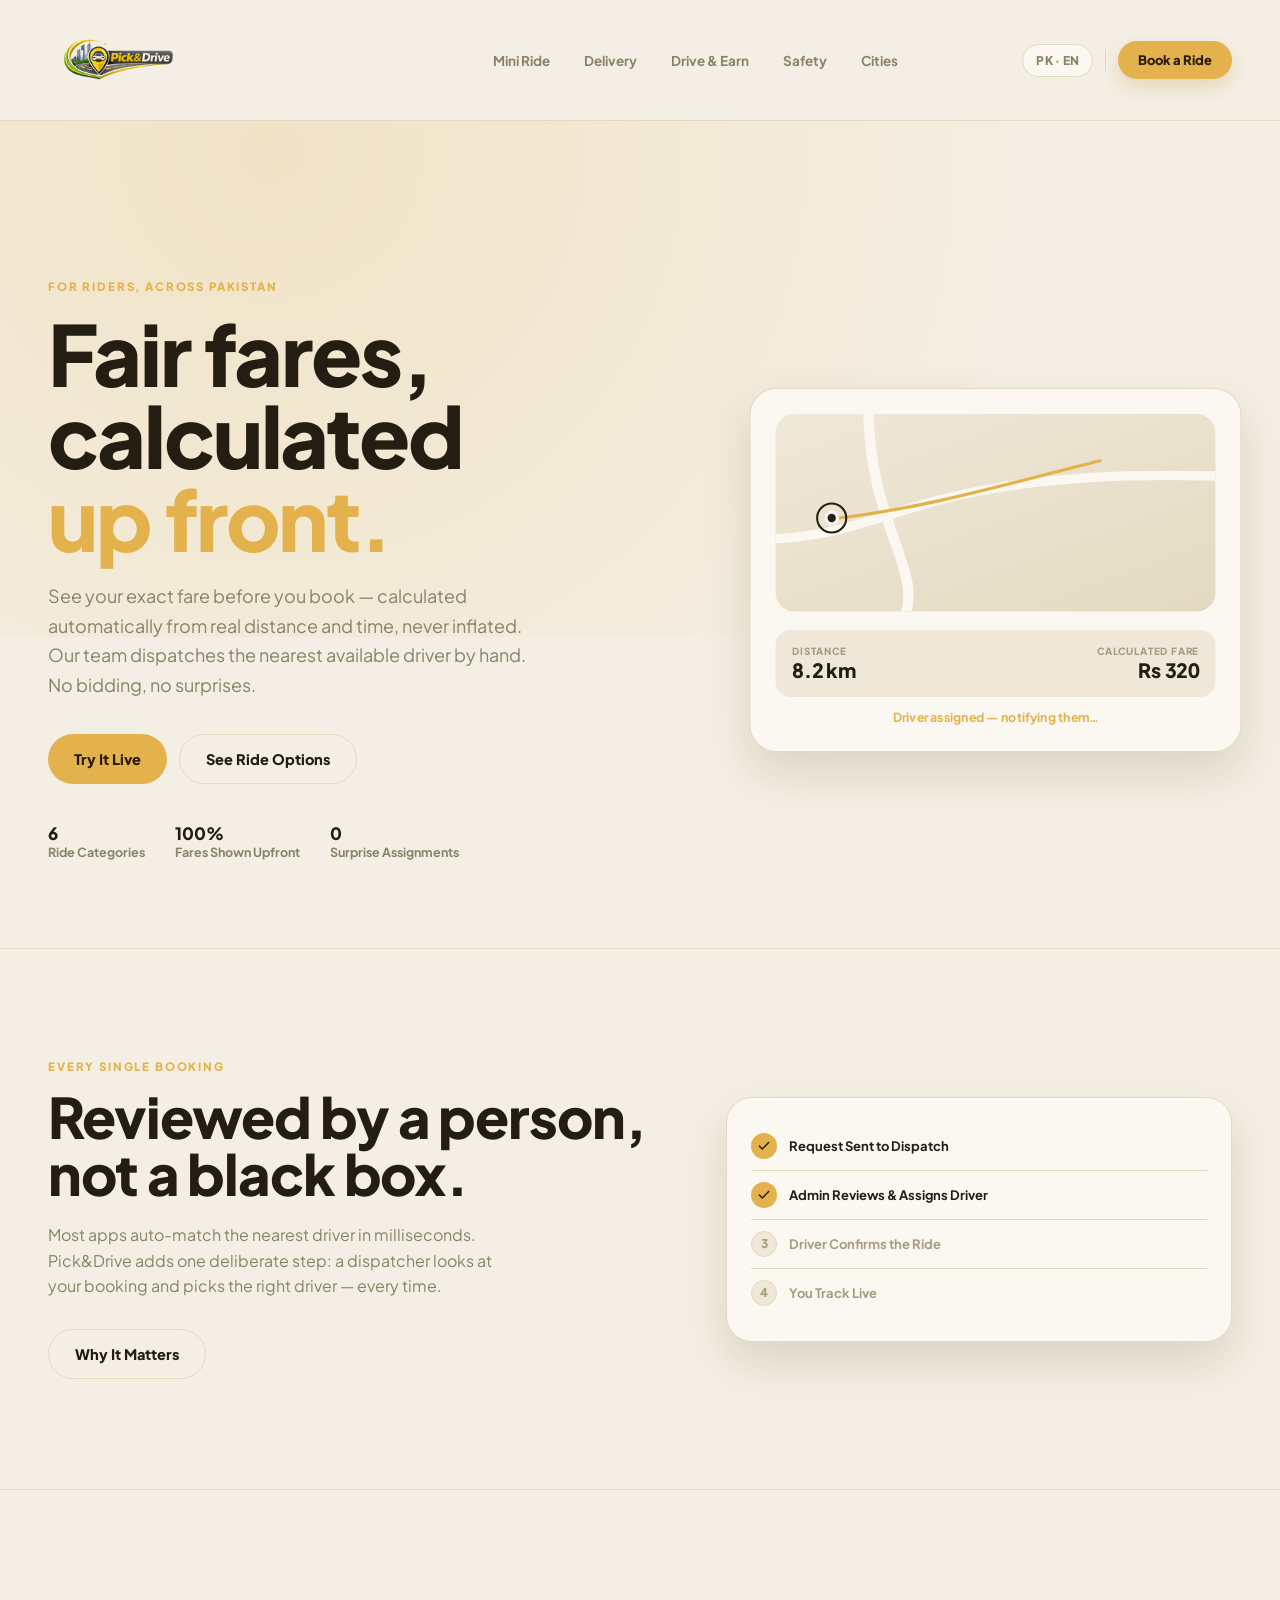
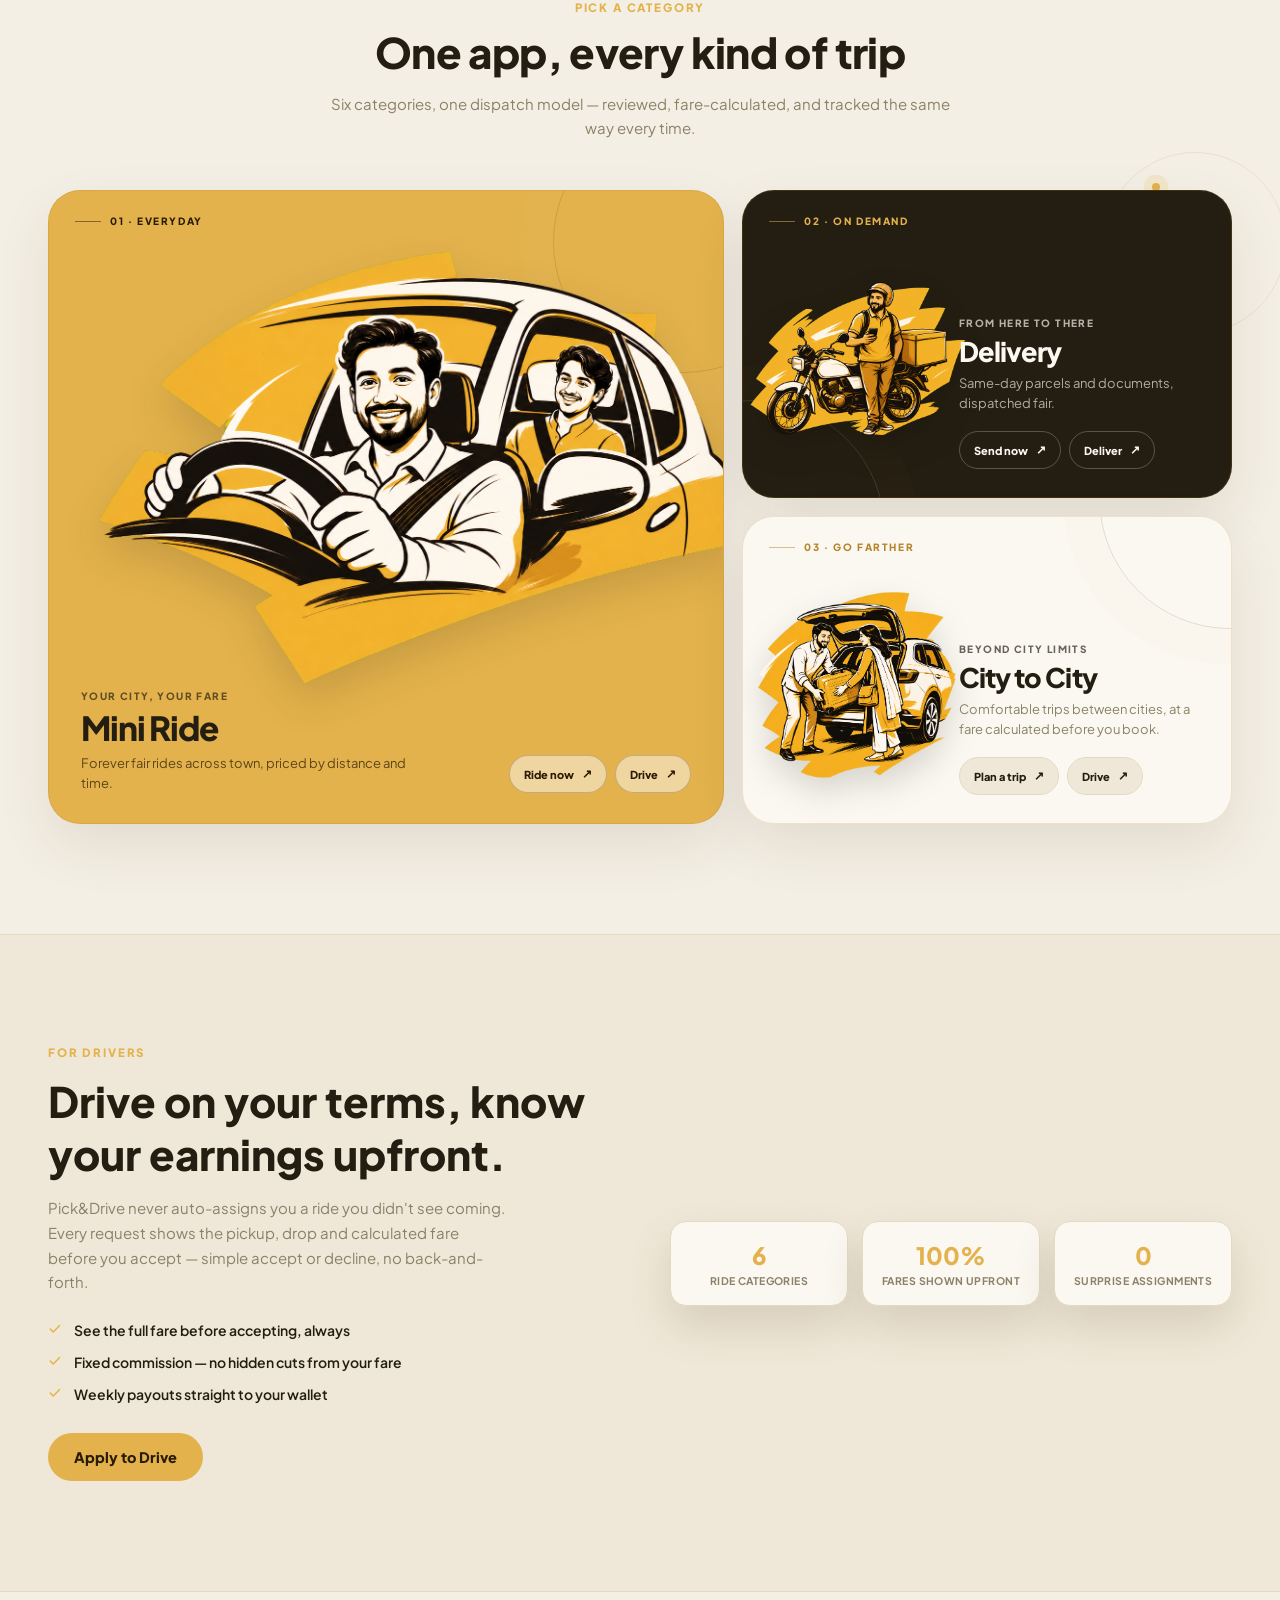
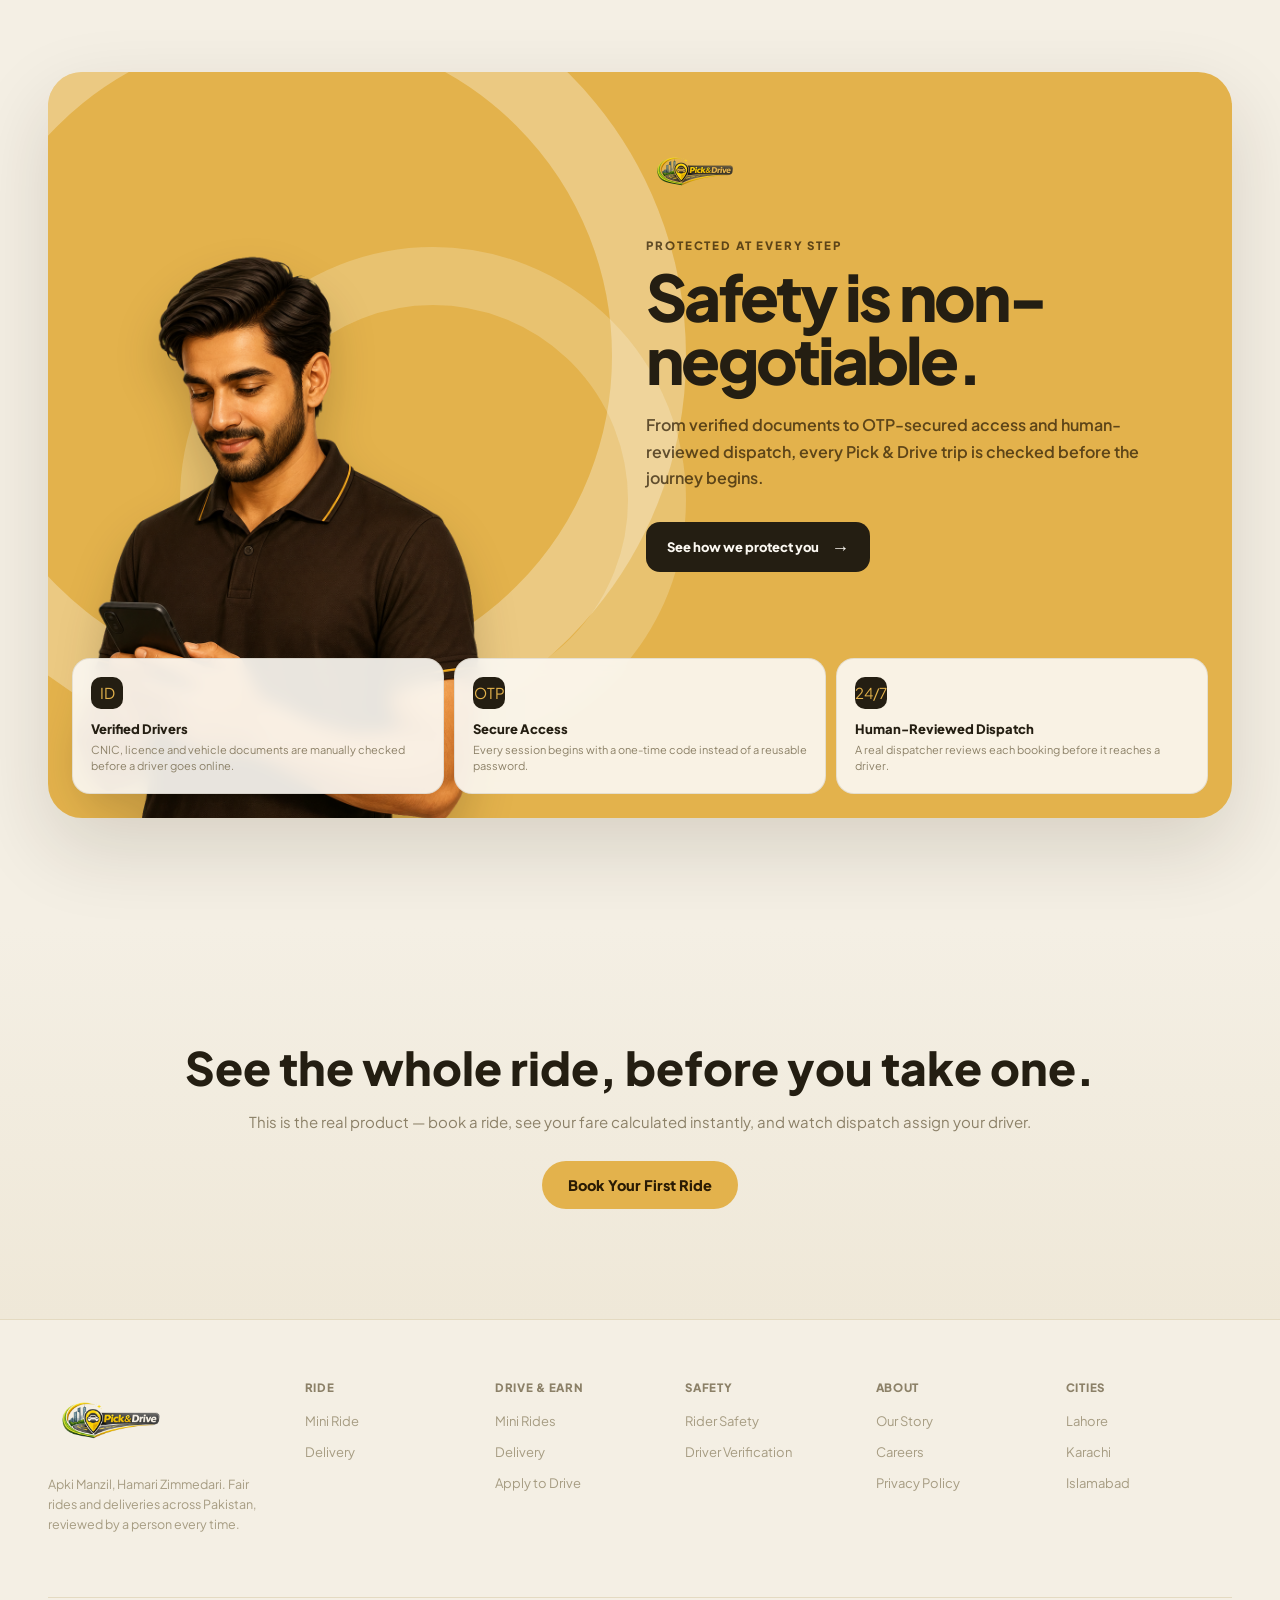
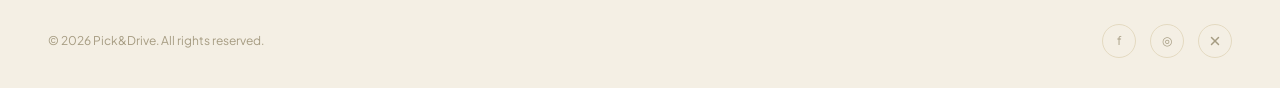
==== commit 3b5c7016: "Retire "City Ride" and "School Transport" from the marketing homepage City Ride was deactivated as a" ====
--- a/index.html
+++ b/index.html
@@ -289,7 +289,7 @@
   <div class="topnav-inner">
     <a href="#" aria-label="Pick and Drive home"><img class="brand-logo" src="src/codex%20generated%20graphics/brand/pick-and-drive-logo.png" alt="Pick and Drive" /></a>
     <div class="nav-links">
-      <a href="#rides">City Ride</a>
+      <a href="#rides">Mini Ride</a>
       <a href="#rides">Delivery</a>
       <a href="#earn">Drive &amp; Earn</a>
       <a href="#safety">Safety</a>
@@ -306,7 +306,7 @@
   </div>
   <div class="mobile-nav-panel" id="mobileNavPanel">
     <a class="mobile-nav-cta" href="https://pickanddrive.pk/app/">Book a Ride</a>
-    <a href="#rides">City Ride</a>
+    <a href="#rides">Mini Ride</a>
     <a href="#rides">Delivery</a>
     <a href="#earn">Drive &amp; Earn</a>
     <a href="#safety">Safety</a>
@@ -386,7 +386,7 @@
           <span class="svc-number">01 &middot; Everyday</span>
           <div class="svc-art"><img src="src/codex%20generated%20graphics/city-rides.png" alt="Driver and passenger smiling inside a car" loading="lazy" /></div>
           <div class="svc-body">
-            <div><span class="svc-kicker">Your city, your fare</span><h3>City Ride</h3><p>Forever fair rides across town, priced by distance and time.</p></div>
+            <div><span class="svc-kicker">Your city, your fare</span><h3>Mini Ride</h3><p>Forever fair rides across town, priced by distance and time.</p></div>
             <div class="service-links">
               <a href="https://pickanddrive.pk/app/">Ride now</a>
               <a href="#earn">Drive</a>
@@ -488,12 +488,11 @@
         <p>Apki Manzil, Hamari Zimmedari. Fair rides and deliveries across Pakistan, reviewed by a person every time.</p>
       </div>
       <div class="footer-col"><h4>Ride</h4><ul>
-        <li><a href="#rides">City Ride</a></li>
+        <li><a href="#rides">Mini Ride</a></li>
         <li><a href="#rides">Delivery</a></li>
-        <li><a href="#rides">School Transport</a></li>
       </ul></div>
       <div class="footer-col"><h4>Drive &amp; Earn</h4><ul>
-        <li><a href="#earn">City Rides</a></li>
+        <li><a href="#earn">Mini Rides</a></li>
         <li><a href="#earn">Delivery</a></li>
         <li><a href="#earn">Apply to Drive</a></li>
       </ul></div>
